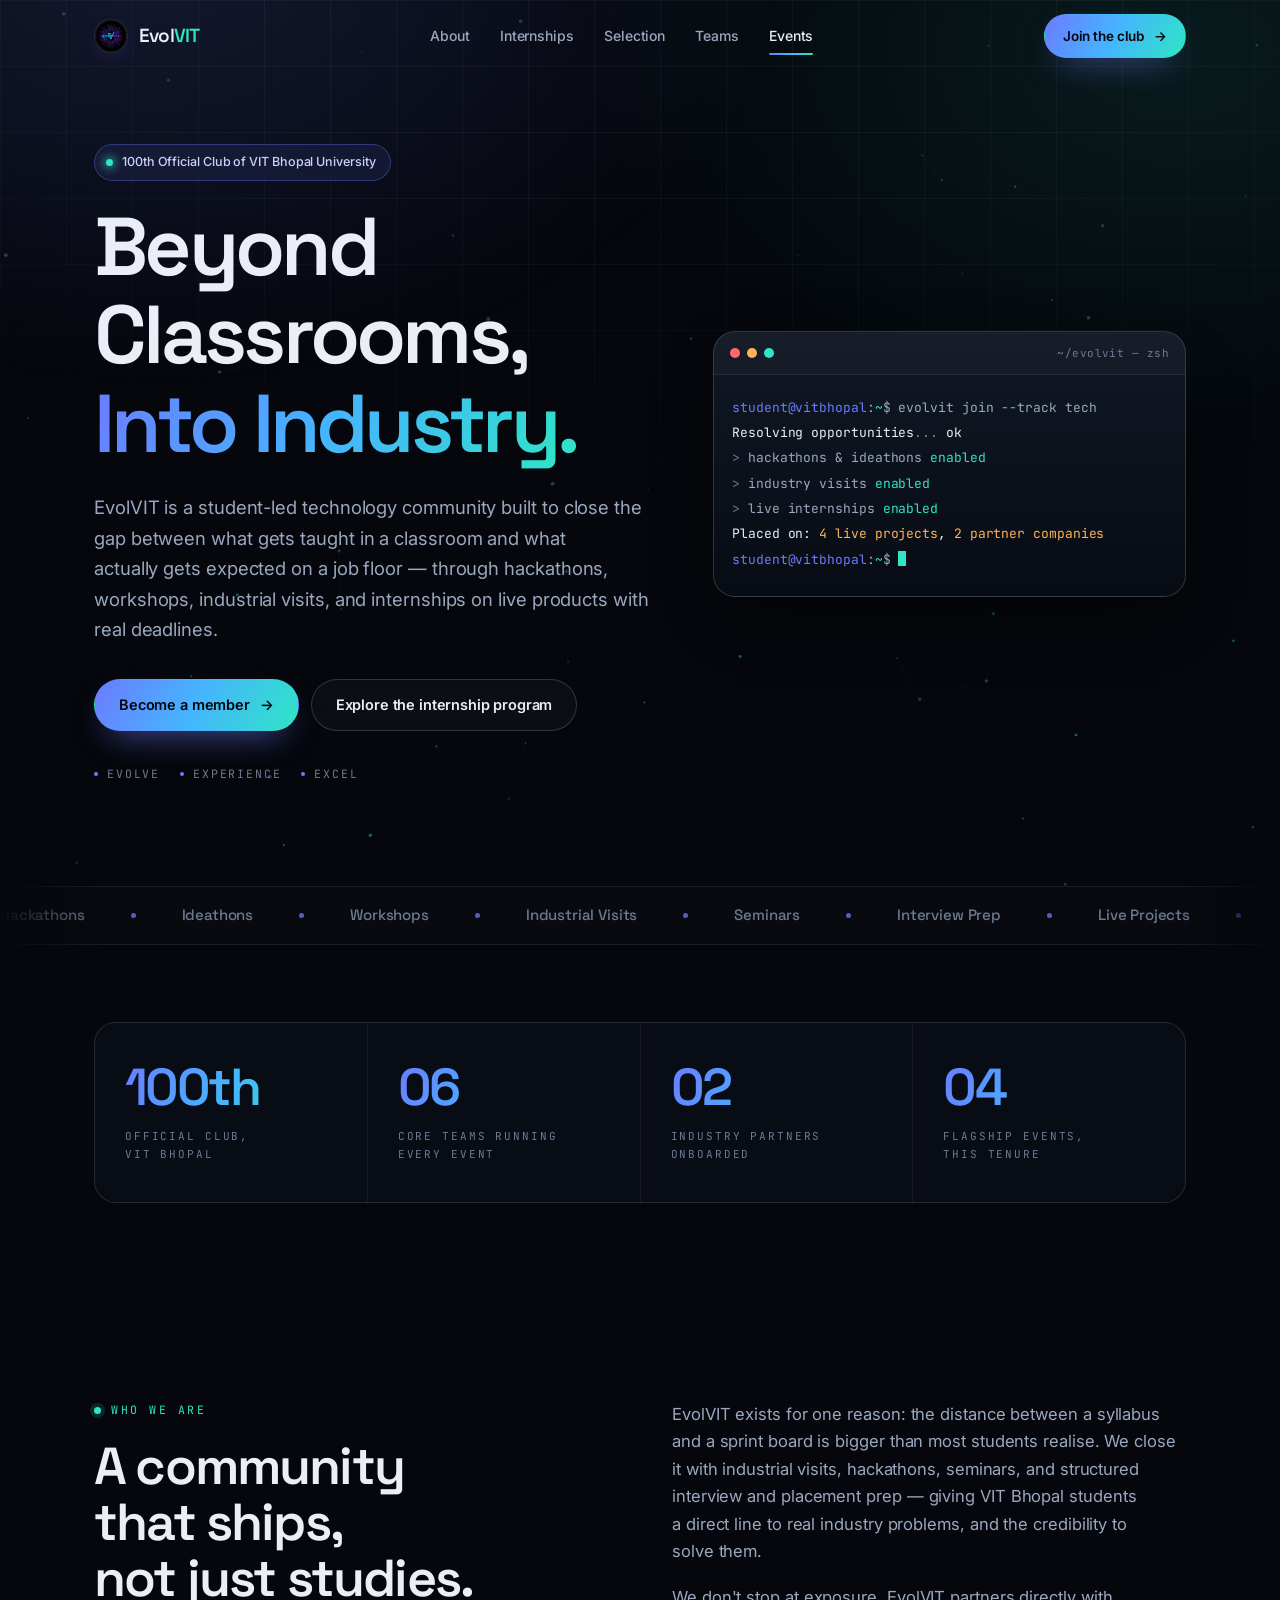
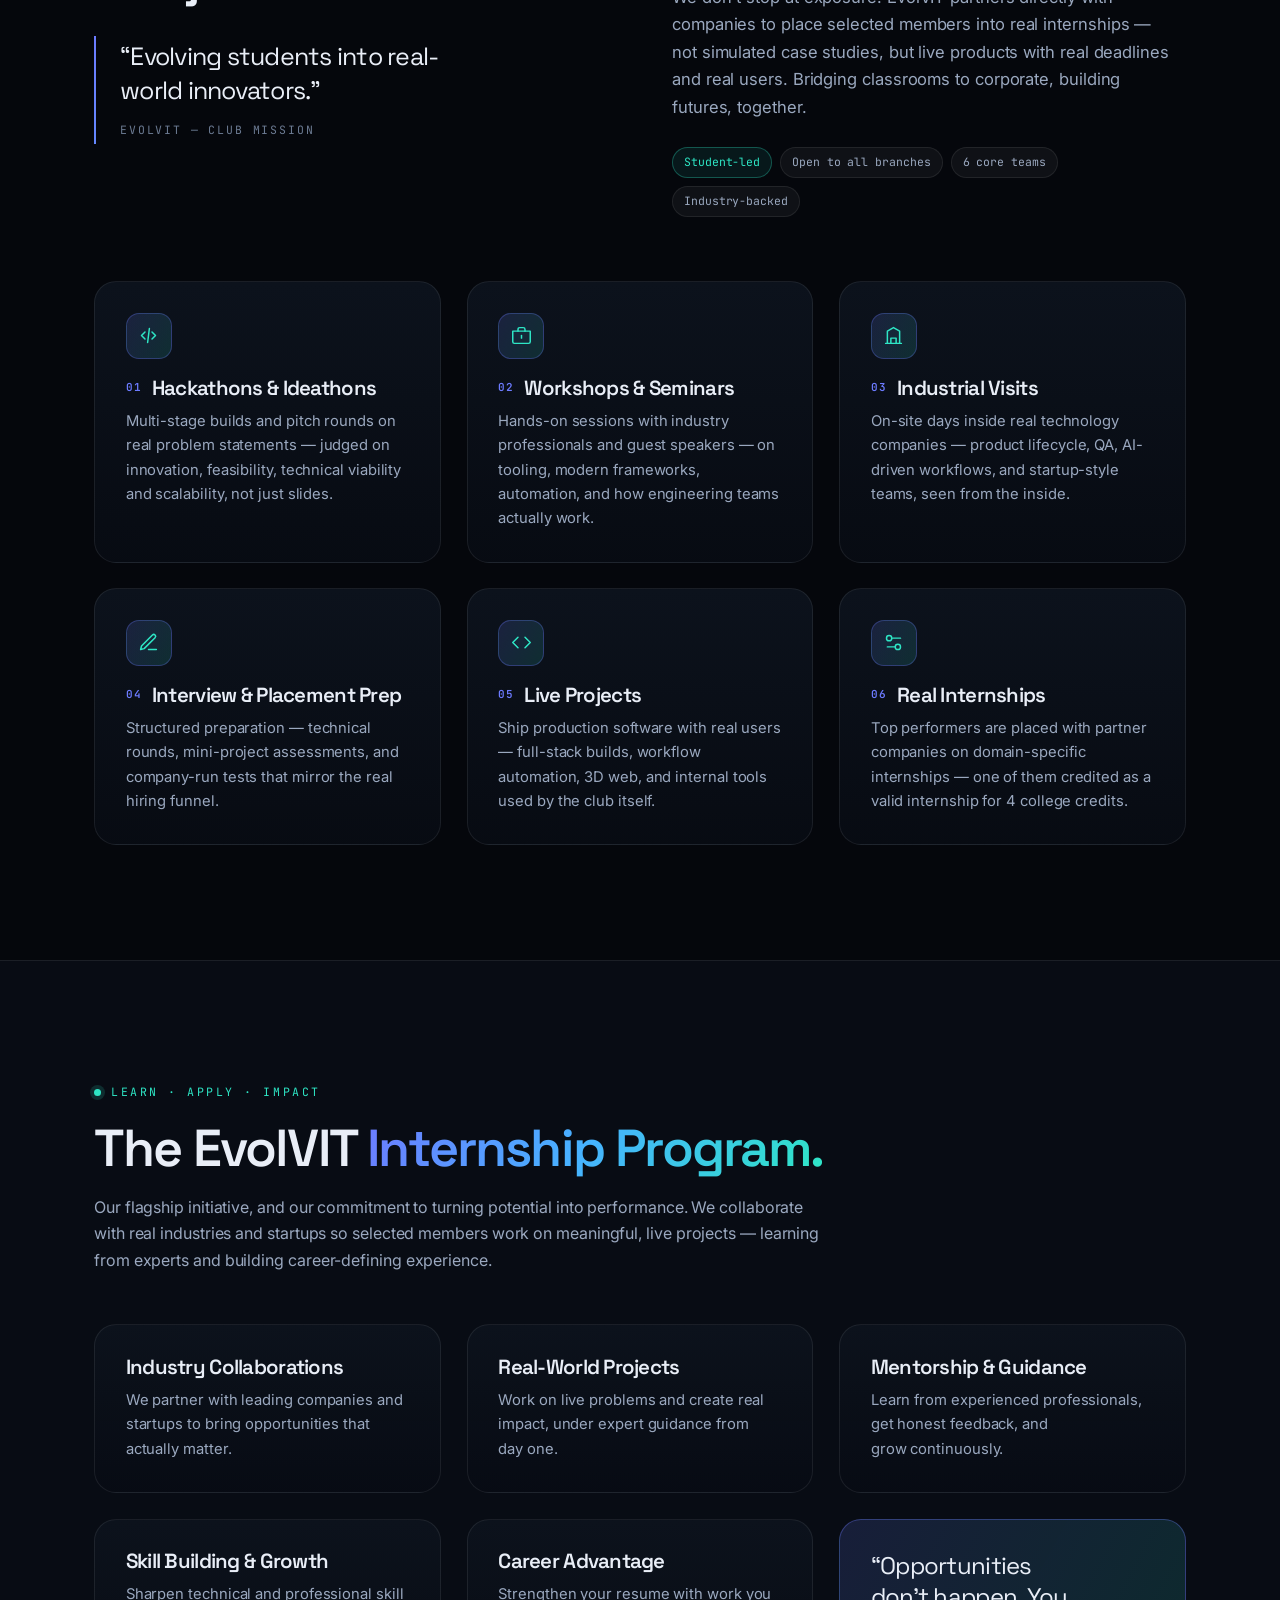
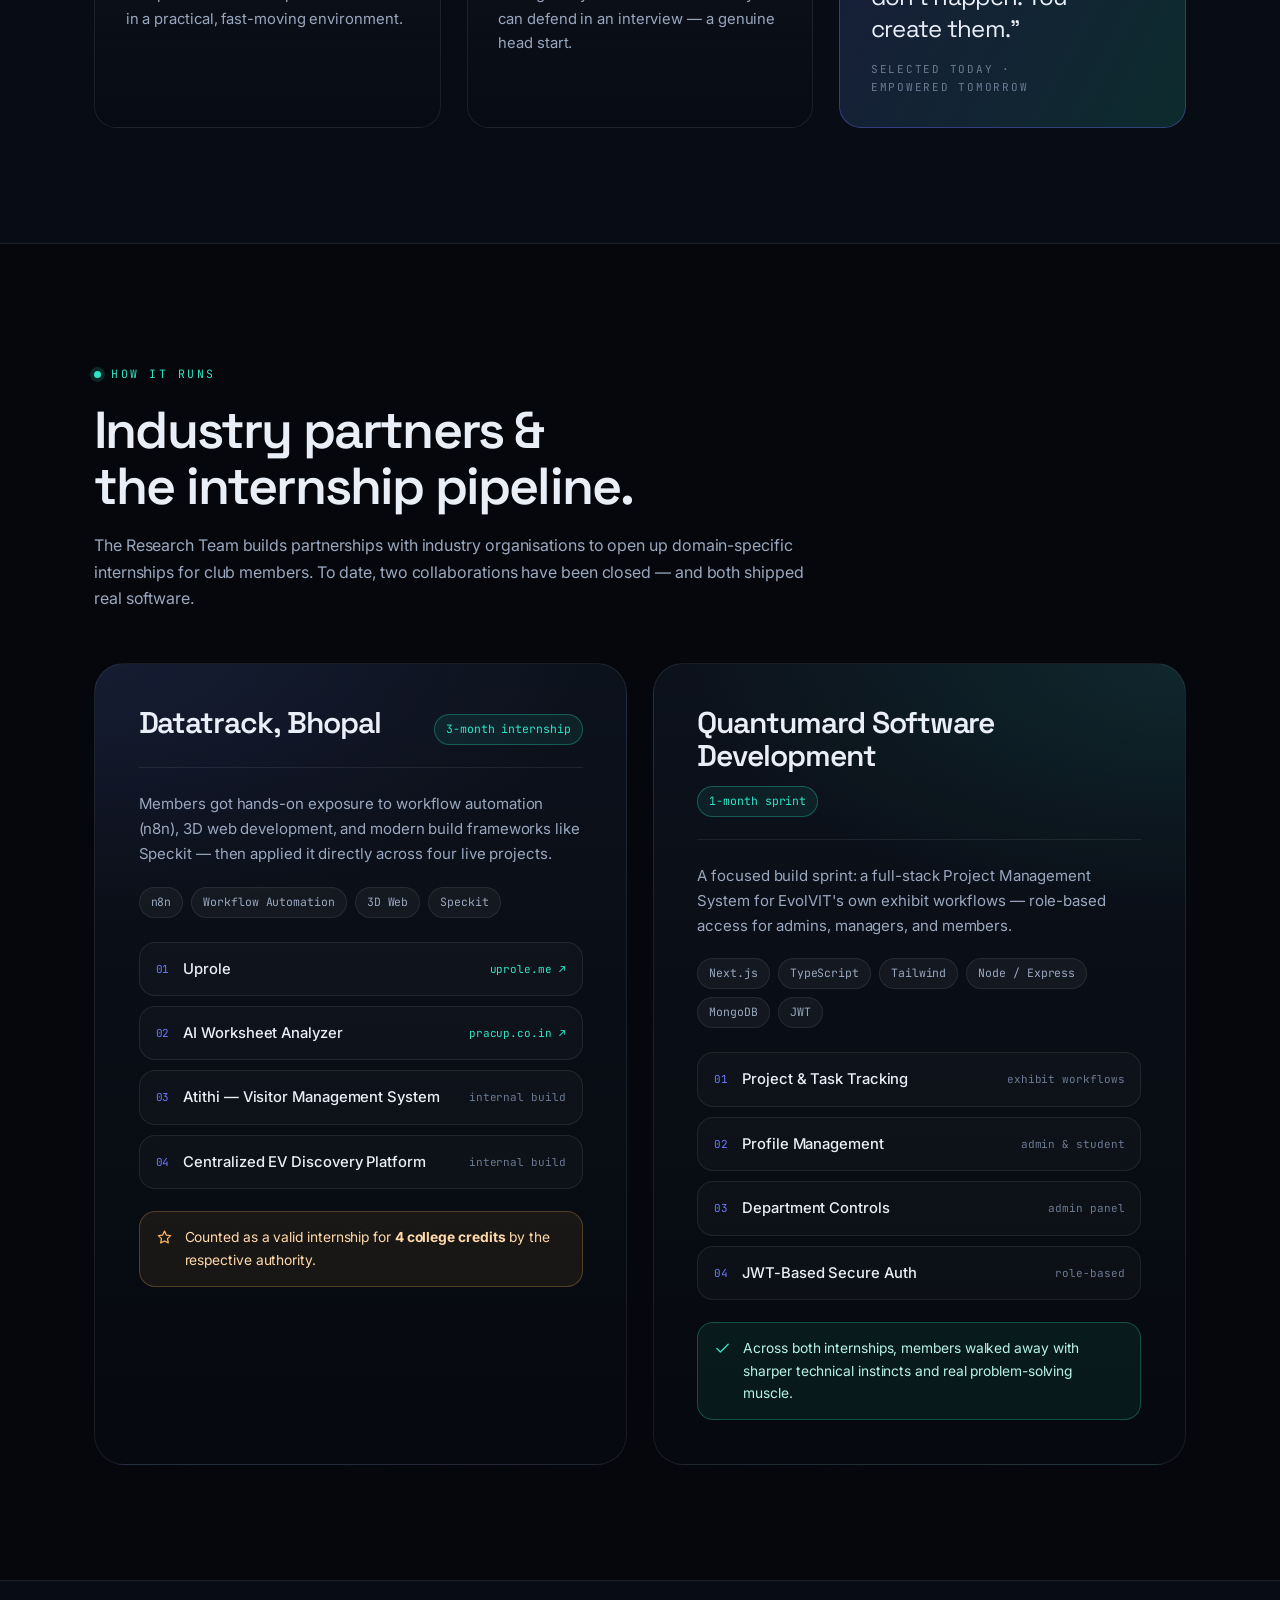
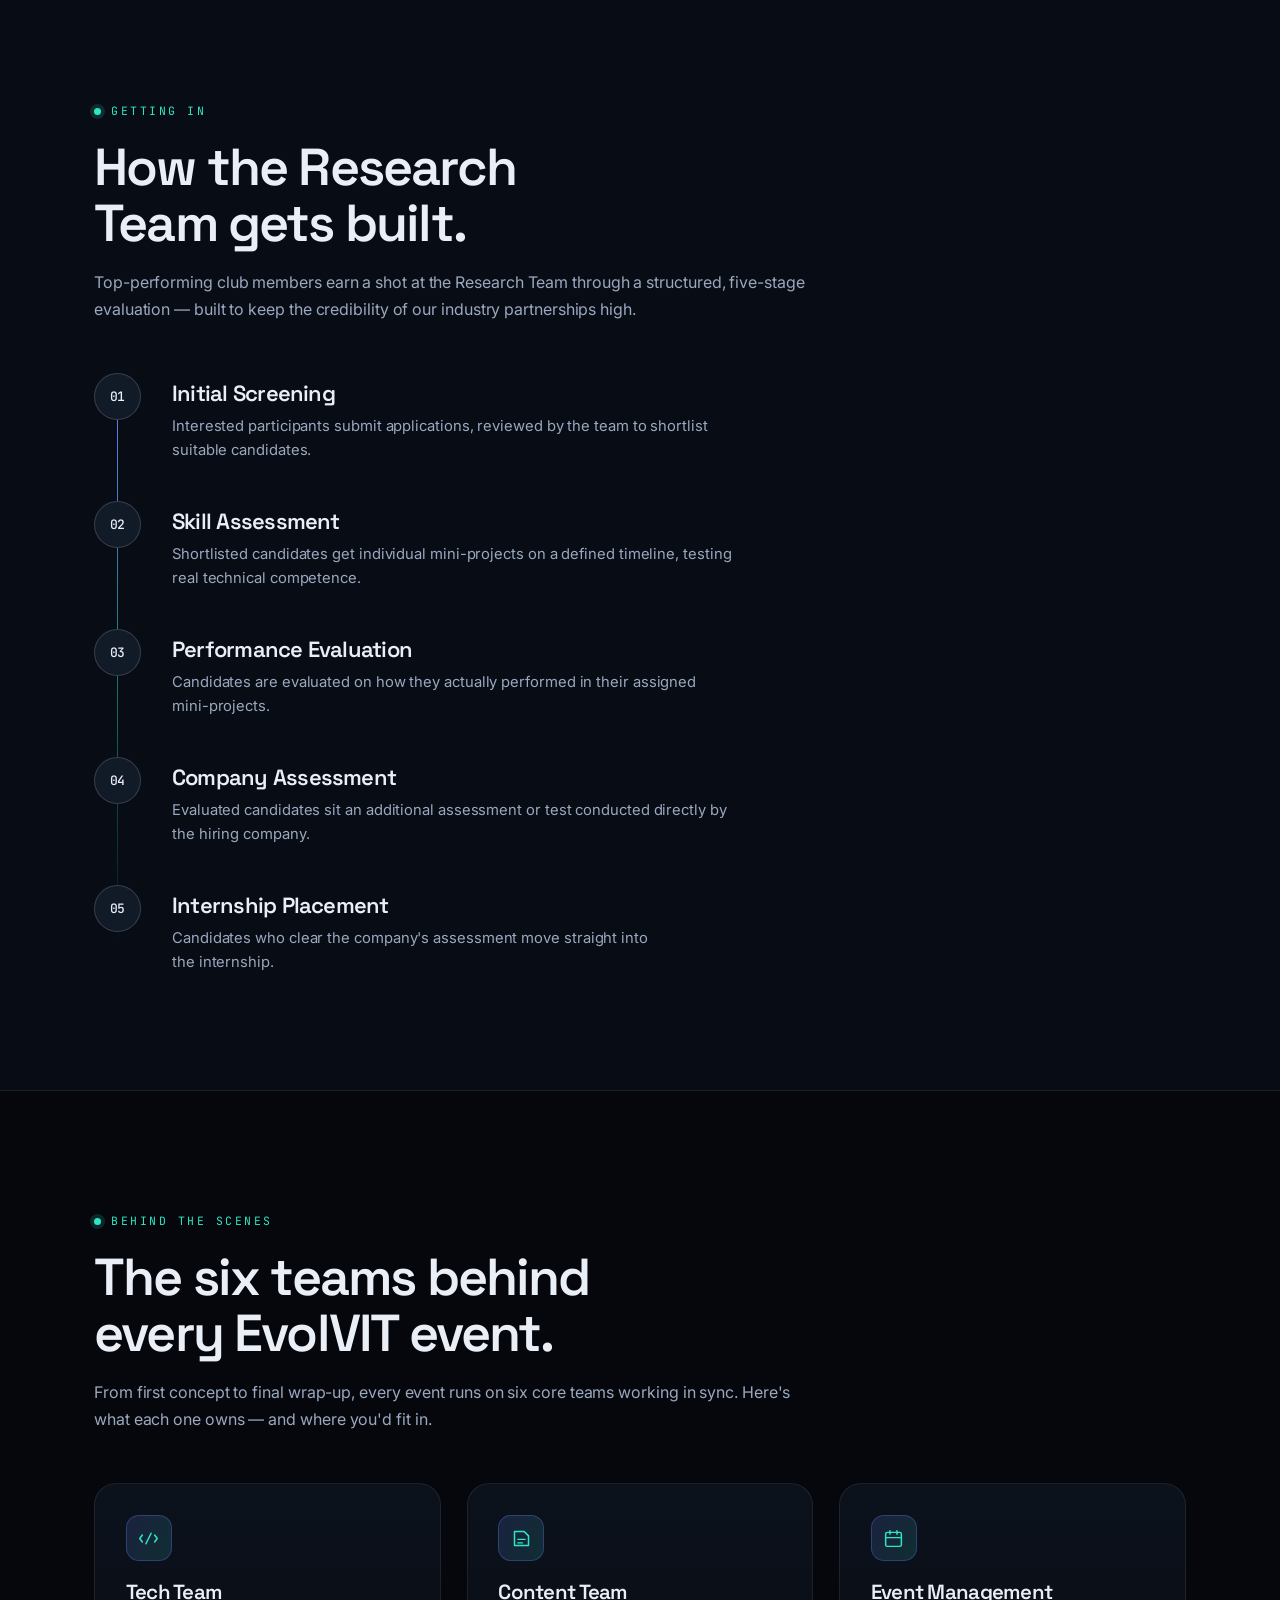
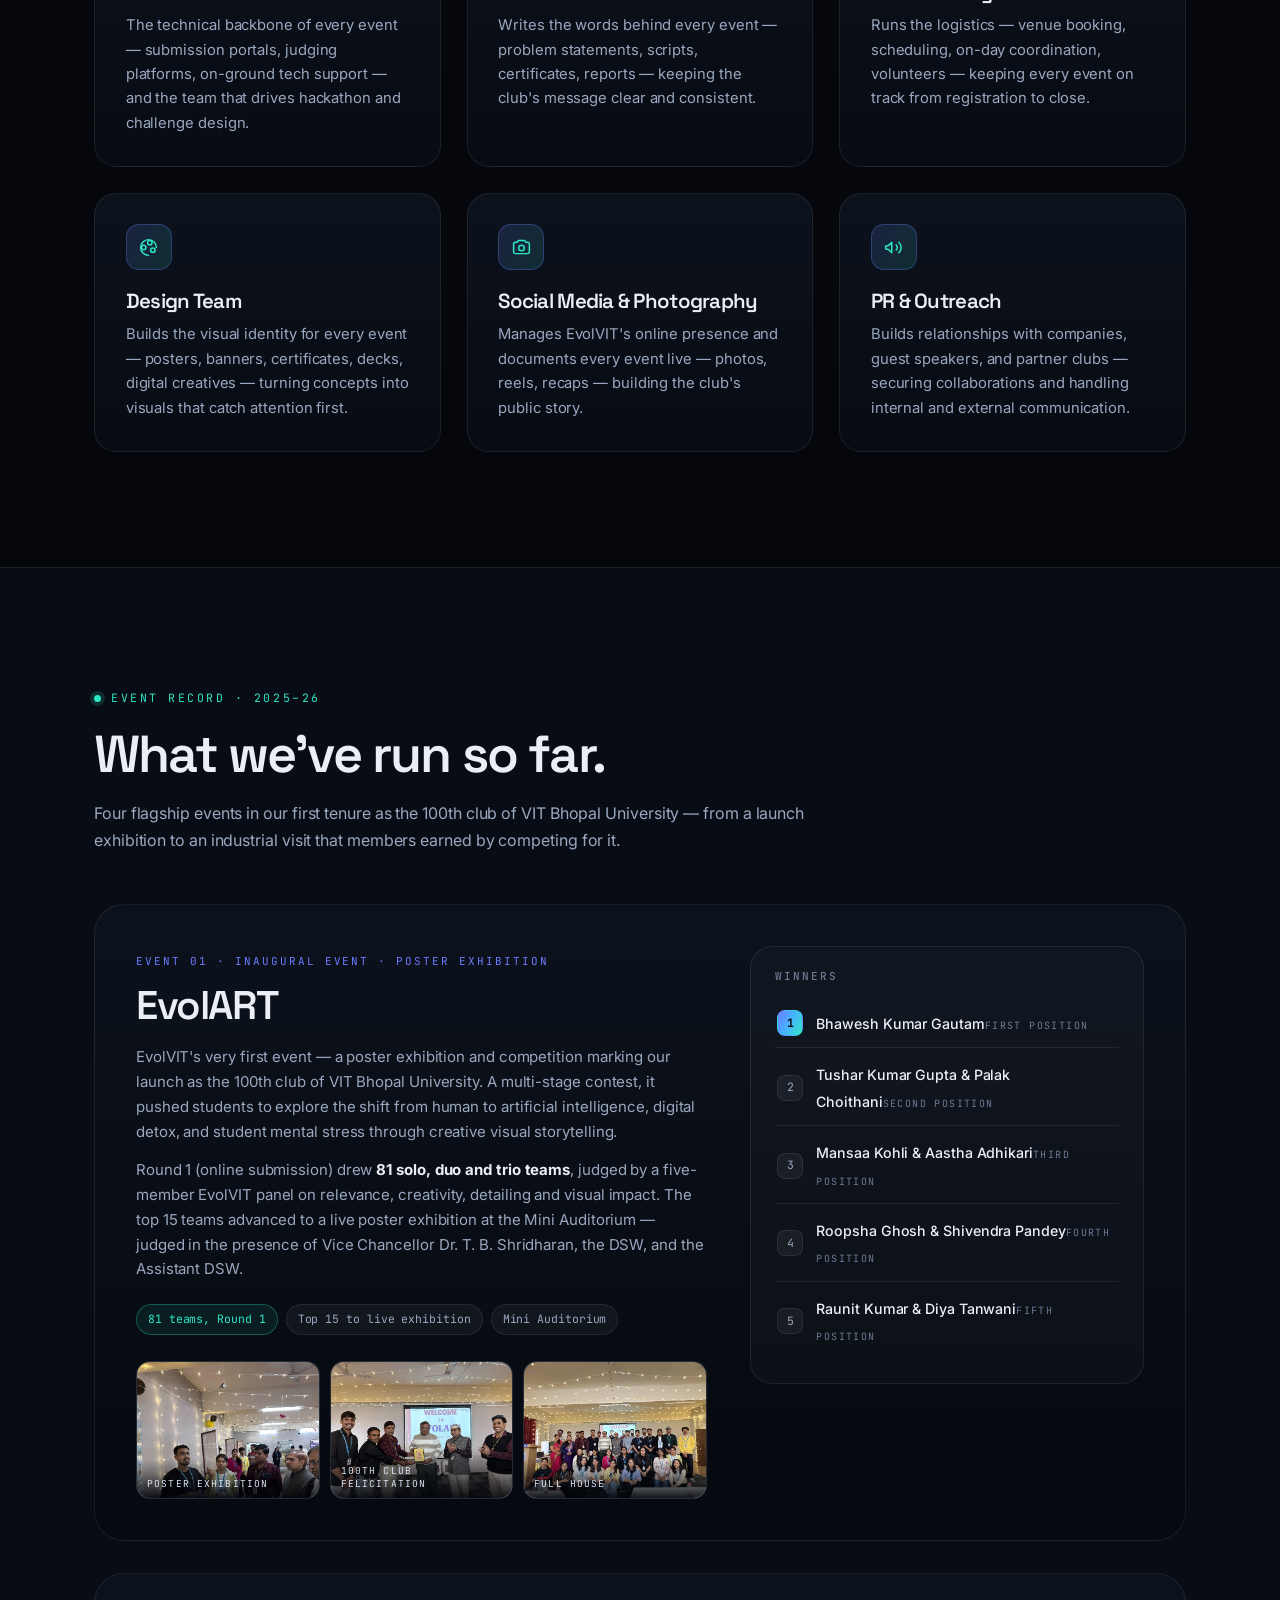
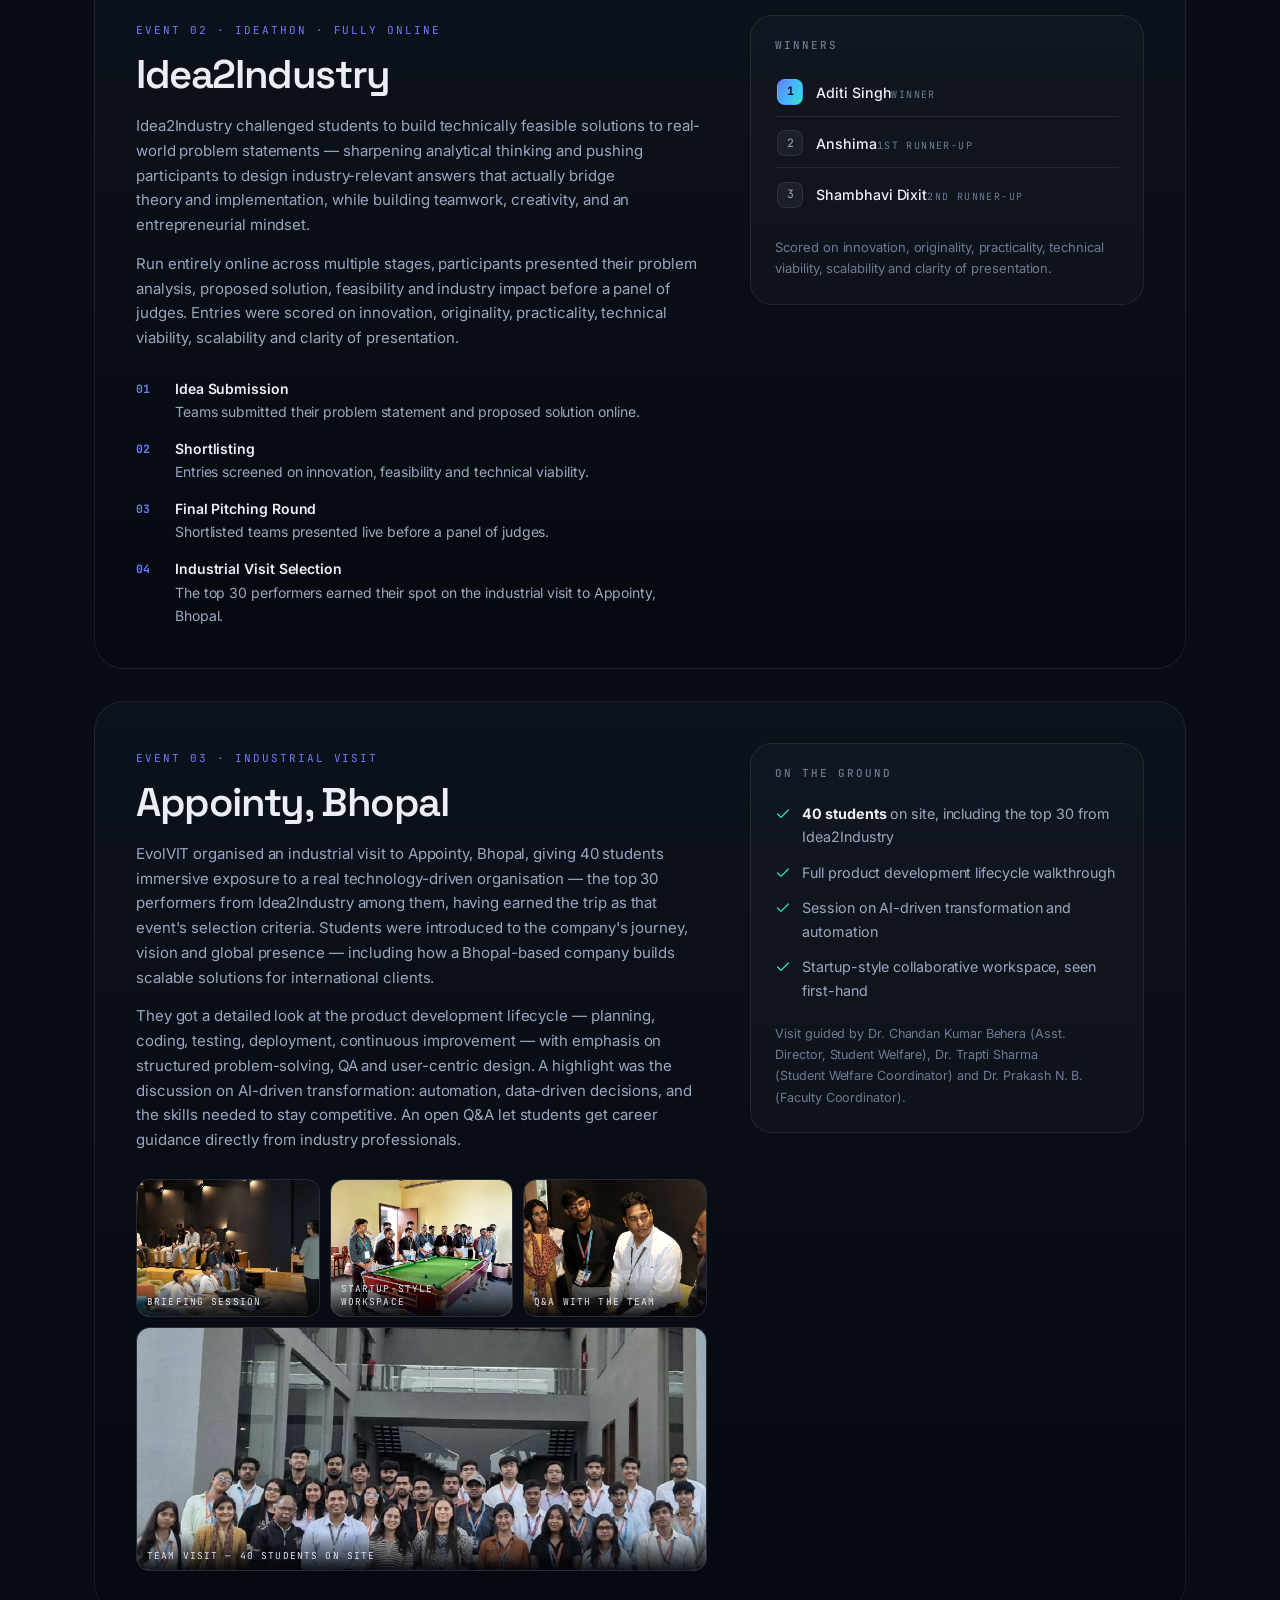
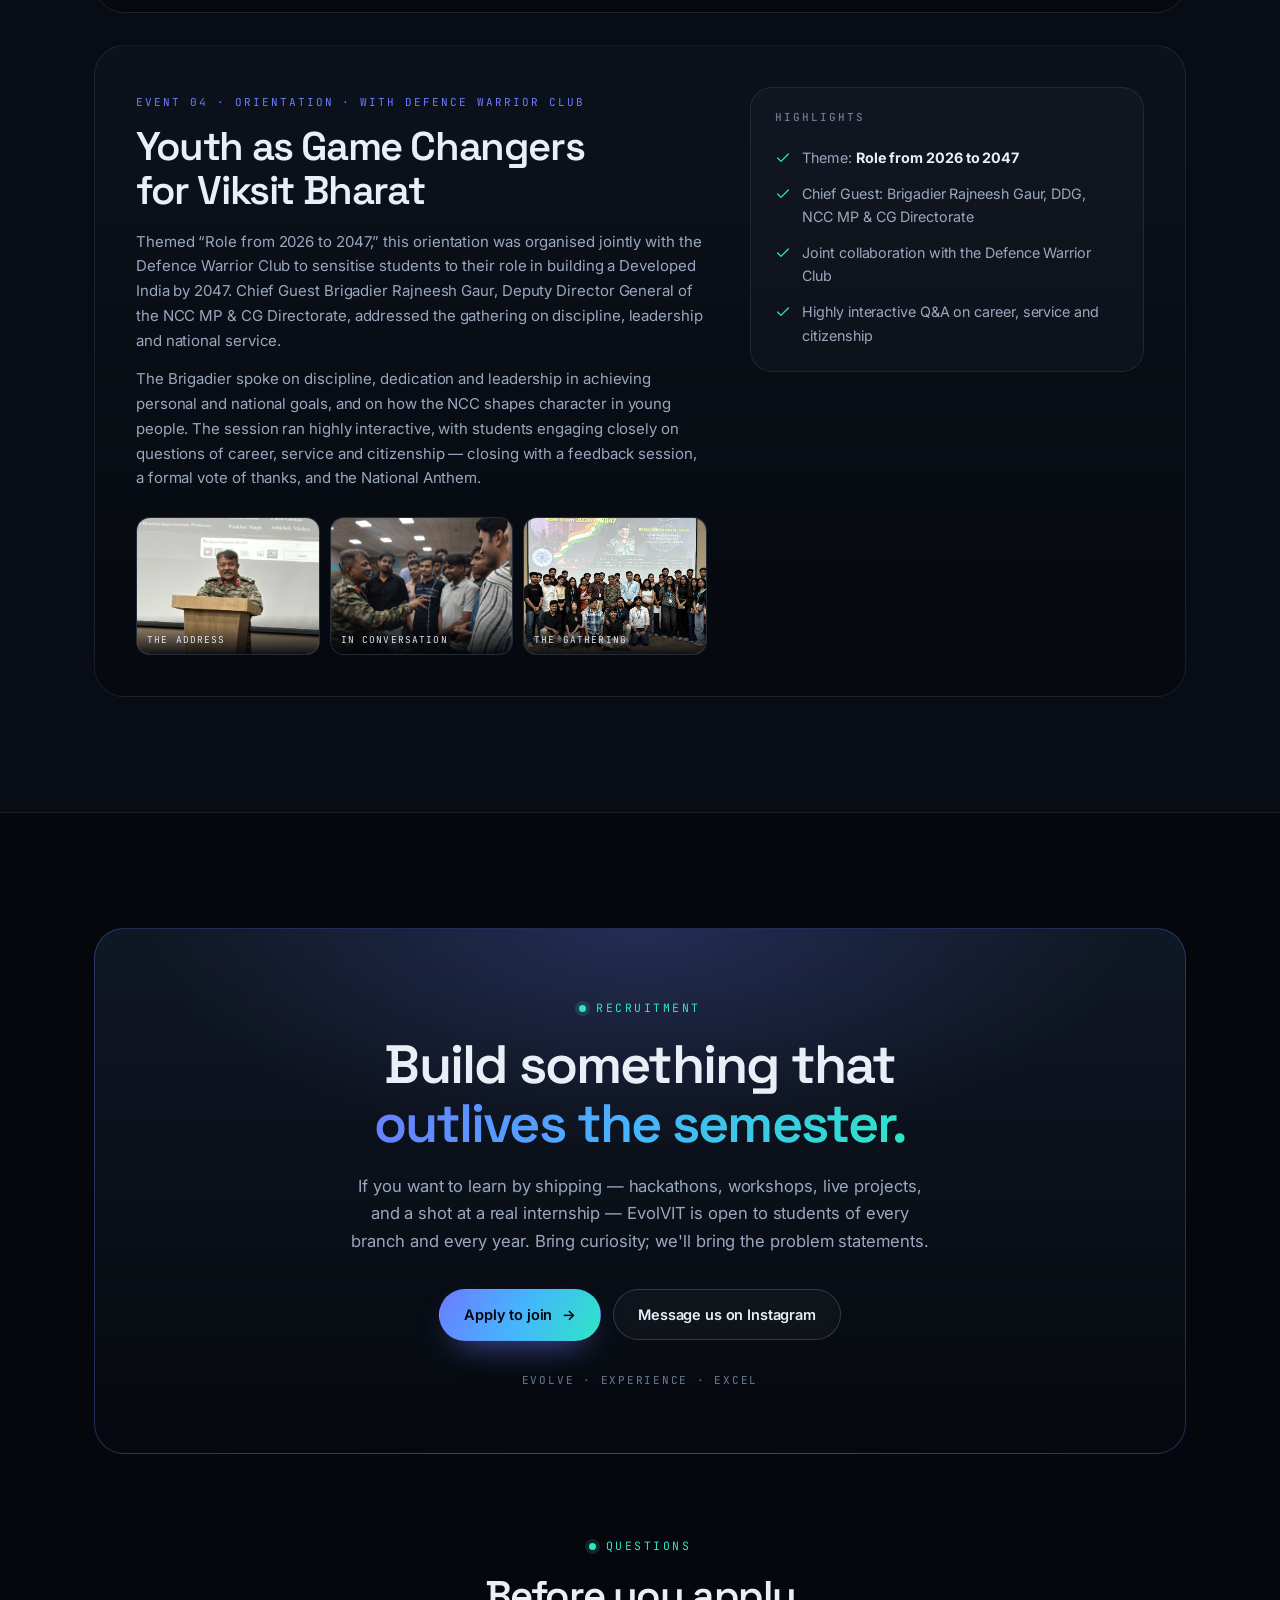
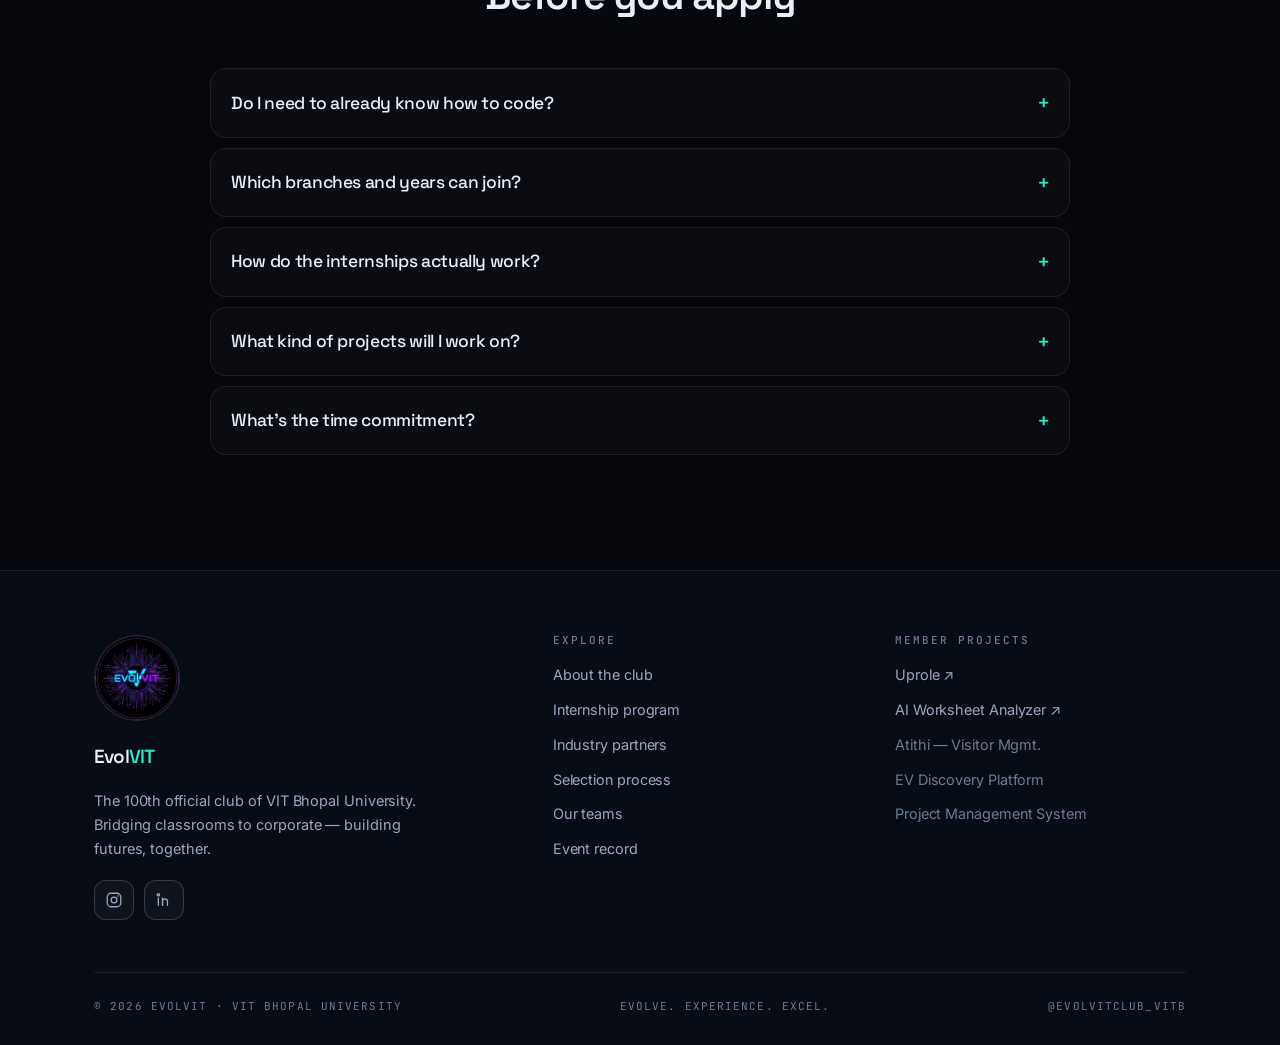
==== index.html @ ed869681 "Add EvolVIT club website Single-page static site for EvolVIT, the 100th official club of VIT Bhopal " ====
<!DOCTYPE html>
<html lang="en">
<head>
<meta charset="utf-8" />
<meta name="viewport" content="width=device-width, initial-scale=1" />
<title>EvolVIT — Beyond Classrooms, Into Industry | VIT Bhopal University</title>
<meta name="description" content="EvolVIT is the 100th official club of VIT Bhopal University — a student-led technology community running hackathons, ideathons, workshops, industrial visits and a real industry internship program. Evolve. Experience. Excel." />
<meta name="theme-color" content="#05070c" />
<meta name="color-scheme" content="dark" />

<!-- Open Graph / social -->
<meta property="og:type" content="website" />
<meta property="og:title" content="EvolVIT — Beyond Classrooms, Into Industry" />
<meta property="og:description" content="The 100th official club of VIT Bhopal University. Hackathons, ideathons, workshops, industrial visits, and internships on live industry projects." />
<meta property="og:site_name" content="EvolVIT" />
<meta property="og:image" content="assets/img/og-cover.jpg" />
<meta name="twitter:card" content="summary_large_image" />
<meta name="twitter:image" content="assets/img/og-cover.jpg" />

<link rel="icon" href="assets/img/favicon-64.png" sizes="64x64" />
<link rel="apple-touch-icon" href="assets/img/apple-touch-icon.png" />

<link rel="preconnect" href="https://fonts.googleapis.com" />
<link rel="preconnect" href="https://fonts.gstatic.com" crossorigin />
<link href="https://fonts.googleapis.com/css2?family=Space+Grotesk:wght@400;500;600;700&family=Inter:wght@400;500;600&family=JetBrains+Mono:wght@400;500&display=swap" rel="stylesheet" />
<link rel="stylesheet" href="assets/css/styles.css" />
</head>
<body>
<a class="skip" href="#main">Skip to content</a>

<!-- ============ HEADER ============ -->
<header class="header" id="header">
  <div class="wrap header__inner">
    <a class="logo" href="#top" aria-label="EvolVIT home">
      <span class="logo__mark logo__mark--img" aria-hidden="true">
        <img src="assets/img/evolvit-logo.png" alt="" width="34" height="34" />
      </span>
      <span class="logo__text">Evol<span>VIT</span></span>
    </a>

    <nav class="nav" id="nav" aria-label="Primary">
      <a href="#about">About</a>
      <a href="#internship">Internships</a>
      <a href="#process">Selection</a>
      <a href="#teams">Teams</a>
      <a href="#events">Events</a>
    </nav>

    <div class="header__cta">
      <a class="btn btn--primary btn--sm" href="#join">Join the club <span class="arrow" aria-hidden="true">&rarr;</span></a>
      <button class="burger" id="burger" aria-label="Open menu" aria-expanded="false" aria-controls="mobileNav">
        <span></span><span></span><span></span>
      </button>
    </div>
  </div>
</header>

<div class="mobile-nav" id="mobileNav">
  <a href="#about">About</a>
  <a href="#internship">Internships</a>
  <a href="#process">Selection Process</a>
  <a href="#teams">Our Teams</a>
  <a href="#events">Events</a>
  <a class="btn btn--primary" href="#join">Join the club</a>
</div>

<main id="main">

  <!-- ============ HERO ============ -->
  <section class="hero" id="top">
    <div class="hero__grid" aria-hidden="true"></div>
    <canvas id="net" aria-hidden="true"></canvas>

    <div class="wrap hero__inner">
      <div>
        <span class="badge"><span class="dot" aria-hidden="true"></span> 100th Official Club of VIT Bhopal University</span>

        <h1>Beyond Classrooms,<br /><span class="grad-text">Into Industry.</span></h1>

        <p class="hero__sub">
          EvolVIT is a student-led technology community built to close the gap between what gets
          taught in a classroom and what actually gets expected on a job floor — through hackathons,
          workshops, industrial visits, and internships on live products with real deadlines.
        </p>

        <div class="hero__actions">
          <a class="btn btn--primary" href="#join">Become a member <span class="arrow" aria-hidden="true">&rarr;</span></a>
          <a class="btn btn--ghost" href="#internship">Explore the internship program</a>
        </div>

        <div class="hero__meta">
          <span>Evolve</span><span>Experience</span><span>Excel</span>
        </div>
      </div>

      <!-- Terminal card -->
      <div class="term reveal" aria-hidden="true">
        <div class="term__bar">
          <i></i><i></i><i></i>
          <em>~/evolvit — zsh</em>
        </div>
        <div class="term__body">
          <p class="term__line"><span class="p">student@vitbhopal</span>:<span class="k">~</span>$ evolvit join --track tech</p>
          <p class="term__line term__out">Resolving opportunities<span class="c">...</span> ok</p>
          <p class="term__line"><span class="c">&gt;</span> hackathons &amp; ideathons <span class="k">enabled</span></p>
          <p class="term__line"><span class="c">&gt;</span> industry visits <span class="k">enabled</span></p>
          <p class="term__line"><span class="c">&gt;</span> live internships <span class="k">enabled</span></p>
          <p class="term__line term__out">Placed on: <span class="s">4 live projects</span>, <span class="s">2 partner companies</span></p>
          <p class="term__line"><span class="p">student@vitbhopal</span>:<span class="k">~</span>$ <span class="caret"></span></p>
        </div>
      </div>
    </div>
  </section>

  <!-- ============ MARQUEE ============ -->
  <div class="marquee" aria-hidden="true">
    <div class="marquee__track" id="marquee">
      <b>Hackathons</b><b>Ideathons</b><b>Workshops</b><b>Industrial Visits</b><b>Seminars</b>
      <b>Interview Prep</b><b>Live Projects</b><b>Internships</b><b>Placement Readiness</b><b>Open Source</b>
    </div>
  </div>

  <!-- ============ STATS ============ -->
  <section class="section section--tight">
    <div class="wrap">
      <div class="stats reveal">
        <div class="stat">
          <div class="stat__num" data-count="100" data-suffix="th">0</div>
          <div class="stat__label">Official club,<br />VIT Bhopal</div>
        </div>
        <div class="stat">
          <div class="stat__num" data-count="6" data-pad="2">0</div>
          <div class="stat__label">Core teams running<br />every event</div>
        </div>
        <div class="stat">
          <div class="stat__num" data-count="2" data-pad="2">0</div>
          <div class="stat__label">Industry partners<br />onboarded</div>
        </div>
        <div class="stat">
          <div class="stat__num" data-count="4" data-pad="2">0</div>
          <div class="stat__label">Flagship events,<br />this tenure</div>
        </div>
      </div>
    </div>
  </section>

  <!-- ============ ABOUT ============ -->
  <section class="section" id="about">
    <div class="wrap">
      <div class="about__top">
        <div class="reveal">
          <span class="eyebrow">Who we are</span>
          <h2 style="font-size: clamp(30px, 4.4vw, 52px);">A community that ships,<br />not just studies.</h2>
          <div class="quote">
            <p>&ldquo;Evolving students into real-world innovators.&rdquo;</p>
            <cite>EvolVIT &mdash; Club Mission</cite>
          </div>
        </div>

        <div class="reveal" style="--d: 120ms; padding-top: 6px;">
          <p class="lead">
            EvolVIT exists for one reason: the distance between a syllabus and a sprint board is
            bigger than most students realise. We close it with industrial visits, hackathons,
            seminars, and structured interview and placement prep — giving VIT Bhopal students a
            direct line to real industry problems, and the credibility to solve them.
          </p>
          <p class="lead">
            We don't stop at exposure. EvolVIT partners directly with companies to place selected
            members into real internships — not simulated case studies, but live products with real
            deadlines and real users. Bridging classrooms to corporate, building futures, together.
          </p>
          <div class="chips" style="margin-top: 26px;">
            <span class="chip chip--accent">Student-led</span>
            <span class="chip">Open to all branches</span>
            <span class="chip">6 core teams</span>
            <span class="chip">Industry-backed</span>
          </div>
        </div>
      </div>

      <!-- What you get -->
      <div class="grid g-3" style="margin-top: clamp(44px, 5vw, 76px);">
        <article class="card offer reveal">
          <div class="icon-tile" aria-hidden="true">
            <svg viewBox="0 0 24 24" fill="none" stroke="currentColor" stroke-width="1.7" stroke-linecap="round" stroke-linejoin="round"><path d="m8 16-4-4 4-4"/><path d="m16 8 4 4-4 4"/><path d="m13 4-2 16"/></svg>
          </div>
          <h3><span class="offer__no">01</span> Hackathons &amp; Ideathons</h3>
          <p>Multi-stage builds and pitch rounds on real problem statements — judged on innovation, feasibility, technical viability and scalability, not just slides.</p>
        </article>

        <article class="card offer reveal" style="--d: 80ms;">
          <div class="icon-tile" aria-hidden="true">
            <svg viewBox="0 0 24 24" fill="none" stroke="currentColor" stroke-width="1.7" stroke-linecap="round" stroke-linejoin="round"><path d="M2 7h20v12a2 2 0 0 1-2 2H4a2 2 0 0 1-2-2z"/><path d="M8 7V5a2 2 0 0 1 2-2h4a2 2 0 0 1 2 2v2"/><path d="M12 12v3"/></svg>
          </div>
          <h3><span class="offer__no">02</span> Workshops &amp; Seminars</h3>
          <p>Hands-on sessions with industry professionals and guest speakers — on tooling, modern frameworks, automation, and how engineering teams actually work.</p>
        </article>

        <article class="card offer reveal" style="--d: 160ms;">
          <div class="icon-tile" aria-hidden="true">
            <svg viewBox="0 0 24 24" fill="none" stroke="currentColor" stroke-width="1.7" stroke-linecap="round" stroke-linejoin="round"><path d="M3 21h18"/><path d="M5 21V7l7-4 7 4v14"/><path d="M9 21v-6h6v6"/></svg>
          </div>
          <h3><span class="offer__no">03</span> Industrial Visits</h3>
          <p>On-site days inside real technology companies — product lifecycle, QA, AI-driven workflows, and startup-style teams, seen from the inside.</p>
        </article>

        <article class="card offer reveal" style="--d: 40ms;">
          <div class="icon-tile" aria-hidden="true">
            <svg viewBox="0 0 24 24" fill="none" stroke="currentColor" stroke-width="1.7" stroke-linecap="round" stroke-linejoin="round"><path d="M12 20h9"/><path d="M16.5 3.5a2.1 2.1 0 0 1 3 3L7 19l-4 1 1-4z"/></svg>
          </div>
          <h3><span class="offer__no">04</span> Interview &amp; Placement Prep</h3>
          <p>Structured preparation — technical rounds, mini-project assessments, and company-run tests that mirror the real hiring funnel.</p>
        </article>

        <article class="card offer reveal" style="--d: 120ms;">
          <div class="icon-tile" aria-hidden="true">
            <svg viewBox="0 0 24 24" fill="none" stroke="currentColor" stroke-width="1.7" stroke-linecap="round" stroke-linejoin="round"><path d="M16 18 22 12 16 6"/><path d="M8 6 2 12l6 6"/></svg>
          </div>
          <h3><span class="offer__no">05</span> Live Projects</h3>
          <p>Ship production software with real users — full-stack builds, workflow automation, 3D web, and internal tools used by the club itself.</p>
        </article>

        <article class="card offer reveal" style="--d: 200ms;">
          <div class="icon-tile" aria-hidden="true">
            <svg viewBox="0 0 24 24" fill="none" stroke="currentColor" stroke-width="1.7" stroke-linecap="round" stroke-linejoin="round"><path d="M20 7h-9"/><path d="M14 17H5"/><circle cx="17" cy="17" r="3"/><circle cx="7" cy="7" r="3"/></svg>
          </div>
          <h3><span class="offer__no">06</span> Real Internships</h3>
          <p>Top performers are placed with partner companies on domain-specific internships — one of them credited as a valid internship for 4 college credits.</p>
        </article>
      </div>
    </div>
  </section>

  <!-- ============ INTERNSHIP PROGRAM ============ -->
  <section class="section" id="internship" style="background: var(--bg-soft); border-block: 1px solid var(--line);">
    <div class="wrap">
      <div class="section-head reveal">
        <span class="eyebrow">Learn &middot; Apply &middot; Impact</span>
        <h2>The EvolVIT <span class="grad-text">Internship Program.</span></h2>
        <p>
          Our flagship initiative, and our commitment to turning potential into performance. We
          collaborate with real industries and startups so selected members work on meaningful, live
          projects — learning from experts and building career-defining experience.
        </p>
      </div>

      <div class="grid g-3">
        <article class="card reveal">
          <h3>Industry Collaborations</h3>
          <p>We partner with leading companies and startups to bring opportunities that actually matter.</p>
        </article>
        <article class="card reveal" style="--d: 70ms;">
          <h3>Real-World Projects</h3>
          <p>Work on live problems and create real impact, under expert guidance from day one.</p>
        </article>
        <article class="card reveal" style="--d: 140ms;">
          <h3>Mentorship &amp; Guidance</h3>
          <p>Learn from experienced professionals, get honest feedback, and grow continuously.</p>
        </article>
        <article class="card reveal" style="--d: 40ms;">
          <h3>Skill Building &amp; Growth</h3>
          <p>Sharpen technical and professional skill in a practical, fast-moving environment.</p>
        </article>
        <article class="card reveal" style="--d: 110ms;">
          <h3>Career Advantage</h3>
          <p>Strengthen your resume with work you can defend in an interview — a genuine head start.</p>
        </article>
        <article class="card reveal" style="--d: 180ms; display: grid; place-content: center; background: var(--grad-soft); border-color: rgba(108,123,255,.34);">
          <p style="font-family: var(--font-display); font-size: clamp(19px, 2vw, 24px); line-height: 1.3; letter-spacing: -0.03em; color: var(--text);">
            &ldquo;Opportunities don't happen. You create them.&rdquo;
          </p>
          <p style="font-family: var(--font-mono); font-size: 11px; letter-spacing: .16em; text-transform: uppercase; color: var(--dim); margin-top: 16px;">
            Selected today &middot; Empowered tomorrow
          </p>
        </article>
      </div>
    </div>
  </section>

  <!-- ============ PARTNERS ============ -->
  <section class="section" id="partners">
    <div class="wrap">
      <div class="section-head reveal">
        <span class="eyebrow">How it runs</span>
        <h2>Industry partners &amp; the internship pipeline.</h2>
        <p>
          The Research Team builds partnerships with industry organisations to open up
          domain-specific internships for club members. To date, two collaborations have been closed
          — and both shipped real software.
        </p>
      </div>

      <div class="grid g-2">
        <!-- Datatrack -->
        <article class="panel reveal">
          <div class="panel__head">
            <h3>Datatrack, Bhopal</h3>
            <span class="chip chip--accent">3-month internship</span>
          </div>
          <p style="color: var(--muted); font-size: 15px;">
            Members got hands-on exposure to workflow automation (n8n), 3D web development, and
            modern build frameworks like Speckit — then applied it directly across four live projects.
          </p>
          <div class="chips" style="margin-top: 20px;">
            <span class="chip">n8n</span><span class="chip">Workflow Automation</span>
            <span class="chip">3D Web</span><span class="chip">Speckit</span>
          </div>
          <div class="proj-list" style="margin-top: 24px;">
            <div class="proj"><span class="proj__no">01</span><span class="proj__name">Uprole</span><a class="proj__tag" href="https://uprole.me" target="_blank" rel="noopener noreferrer">uprole.me &#8599;</a></div>
            <div class="proj"><span class="proj__no">02</span><span class="proj__name">AI Worksheet Analyzer</span><a class="proj__tag" href="https://pracup.co.in" target="_blank" rel="noopener noreferrer">pracup.co.in &#8599;</a></div>
            <div class="proj"><span class="proj__no">03</span><span class="proj__name">Atithi &mdash; Visitor Management System</span><span class="proj__tag">internal build</span></div>
            <div class="proj"><span class="proj__no">04</span><span class="proj__name">Centralized EV Discovery Platform</span><span class="proj__tag">internal build</span></div>
          </div>
          <div class="note">
            <svg viewBox="0 0 24 24" fill="none" stroke="currentColor" stroke-width="1.8" stroke-linecap="round" stroke-linejoin="round"><path d="m12 3 2.6 5.6 6.1.8-4.5 4.2 1.2 6L12 16.9 6.6 19.6l1.2-6L3.3 9.4l6.1-.8z"/></svg>
            <span>Counted as a valid internship for <strong>4 college credits</strong> by the respective authority.</span>
          </div>
        </article>

        <!-- Quantumard -->
        <article class="panel panel--aqua reveal" style="--d: 120ms;">
          <div class="panel__head">
            <h3>Quantumard Software Development</h3>
            <span class="chip chip--accent">1-month sprint</span>
          </div>
          <p style="color: var(--muted); font-size: 15px;">
            A focused build sprint: a full-stack Project Management System for EvolVIT's own exhibit
            workflows — role-based access for admins, managers, and members.
          </p>
          <div class="chips" style="margin-top: 20px;">
            <span class="chip">Next.js</span><span class="chip">TypeScript</span><span class="chip">Tailwind</span>
            <span class="chip">Node / Express</span><span class="chip">MongoDB</span><span class="chip">JWT</span>
          </div>
          <div class="proj-list" style="margin-top: 24px;">
            <div class="proj"><span class="proj__no">01</span><span class="proj__name">Project &amp; Task Tracking</span><span class="proj__tag">exhibit workflows</span></div>
            <div class="proj"><span class="proj__no">02</span><span class="proj__name">Profile Management</span><span class="proj__tag">admin &amp; student</span></div>
            <div class="proj"><span class="proj__no">03</span><span class="proj__name">Department Controls</span><span class="proj__tag">admin panel</span></div>
            <div class="proj"><span class="proj__no">04</span><span class="proj__name">JWT-Based Secure Auth</span><span class="proj__tag">role-based</span></div>
          </div>
          <div class="note" style="background: rgba(46,230,197,.07); border-color: rgba(46,230,197,.26); color: #b6f3e7;">
            <svg viewBox="0 0 24 24" fill="none" stroke="currentColor" stroke-width="1.8" stroke-linecap="round" stroke-linejoin="round" style="color: var(--aqua);"><path d="M20 6 9 17l-5-5"/></svg>
            <span>Across both internships, members walked away with sharper technical instincts and real problem-solving muscle.</span>
          </div>
        </article>
      </div>
    </div>
  </section>

  <!-- ============ SELECTION PROCESS ============ -->
  <section class="section" id="process" style="background: var(--bg-soft); border-block: 1px solid var(--line);">
    <div class="wrap">
      <div class="section-head reveal">
        <span class="eyebrow">Getting in</span>
        <h2>How the Research Team gets built.</h2>
        <p>
          Top-performing club members earn a shot at the Research Team through a structured,
          five-stage evaluation — built to keep the credibility of our industry partnerships high.
        </p>
      </div>

      <div class="steps">
        <div class="step reveal">
          <div class="step__dot">01</div>
          <div>
            <h3>Initial Screening</h3>
            <p>Interested participants submit applications, reviewed by the team to shortlist suitable candidates.</p>
          </div>
        </div>
        <div class="step reveal" style="--d: 70ms;">
          <div class="step__dot">02</div>
          <div>
            <h3>Skill Assessment</h3>
            <p>Shortlisted candidates get individual mini-projects on a defined timeline, testing real technical competence.</p>
          </div>
        </div>
        <div class="step reveal" style="--d: 140ms;">
          <div class="step__dot">03</div>
          <div>
            <h3>Performance Evaluation</h3>
            <p>Candidates are evaluated on how they actually performed in their assigned mini-projects.</p>
          </div>
        </div>
        <div class="step reveal" style="--d: 210ms;">
          <div class="step__dot">04</div>
          <div>
            <h3>Company Assessment</h3>
            <p>Evaluated candidates sit an additional assessment or test conducted directly by the hiring company.</p>
          </div>
        </div>
        <div class="step reveal" style="--d: 280ms;">
          <div class="step__dot">05</div>
          <div>
            <h3>Internship Placement</h3>
            <p>Candidates who clear the company's assessment move straight into the internship.</p>
          </div>
        </div>
      </div>
    </div>
  </section>

  <!-- ============ TEAMS ============ -->
  <section class="section" id="teams">
    <div class="wrap">
      <div class="section-head reveal">
        <span class="eyebrow">Behind the scenes</span>
        <h2>The six teams behind every EvolVIT event.</h2>
        <p>From first concept to final wrap-up, every event runs on six core teams working in sync. Here's what each one owns — and where you'd fit in.</p>
      </div>

      <div class="grid g-3">
        <article class="card team-card reveal">
          <div class="icon-tile" aria-hidden="true">
            <svg viewBox="0 0 24 24" fill="none" stroke="currentColor" stroke-width="1.7" stroke-linecap="round" stroke-linejoin="round"><path d="m9 18 6-12"/><path d="m5 8-3 4 3 4"/><path d="m19 8 3 4-3 4"/></svg>
          </div>
          <h3>Tech Team</h3>
          <p>The technical backbone of every event — submission portals, judging platforms, on-ground tech support — and the team that drives hackathon and challenge design.</p>
        </article>

        <article class="card team-card reveal" style="--d: 70ms;">
          <div class="icon-tile" aria-hidden="true">
            <svg viewBox="0 0 24 24" fill="none" stroke="currentColor" stroke-width="1.7" stroke-linecap="round" stroke-linejoin="round"><path d="M4 4h11l5 5v11a0 0 0 0 1 0 0H4z"/><path d="M8 13h8M8 17h5"/></svg>
          </div>
          <h3>Content Team</h3>
          <p>Writes the words behind every event — problem statements, scripts, certificates, reports — keeping the club's message clear and consistent.</p>
        </article>

        <article class="card team-card reveal" style="--d: 140ms;">
          <div class="icon-tile" aria-hidden="true">
            <svg viewBox="0 0 24 24" fill="none" stroke="currentColor" stroke-width="1.7" stroke-linecap="round" stroke-linejoin="round"><rect x="3" y="5" width="18" height="16" rx="2"/><path d="M8 3v4M16 3v4M3 11h18"/></svg>
          </div>
          <h3>Event Management</h3>
          <p>Runs the logistics — venue booking, scheduling, on-day coordination, volunteers — keeping every event on track from registration to close.</p>
        </article>

        <article class="card team-card reveal" style="--d: 40ms;">
          <div class="icon-tile" aria-hidden="true">
            <svg viewBox="0 0 24 24" fill="none" stroke="currentColor" stroke-width="1.7" stroke-linecap="round" stroke-linejoin="round"><circle cx="13.5" cy="6.5" r="2.5"/><circle cx="6.5" cy="12" r="2.5"/><circle cx="17" cy="15" r="2.5"/><path d="M12 21a9 9 0 1 1 9-9"/></svg>
          </div>
          <h3>Design Team</h3>
          <p>Builds the visual identity for every event — posters, banners, certificates, decks, digital creatives — turning concepts into visuals that catch attention first.</p>
        </article>

        <article class="card team-card reveal" style="--d: 110ms;">
          <div class="icon-tile" aria-hidden="true">
            <svg viewBox="0 0 24 24" fill="none" stroke="currentColor" stroke-width="1.7" stroke-linecap="round" stroke-linejoin="round"><path d="M3 8a2 2 0 0 1 2-2h2l1.5-2h7L17 6h2a2 2 0 0 1 2 2v9a2 2 0 0 1-2 2H5a2 2 0 0 1-2-2z"/><circle cx="12" cy="12.5" r="3.2"/></svg>
          </div>
          <h3>Social Media &amp; Photography</h3>
          <p>Manages EvolVIT's online presence and documents every event live — photos, reels, recaps — building the club's public story.</p>
        </article>

        <article class="card team-card reveal" style="--d: 180ms;">
          <div class="icon-tile" aria-hidden="true">
            <svg viewBox="0 0 24 24" fill="none" stroke="currentColor" stroke-width="1.7" stroke-linecap="round" stroke-linejoin="round"><path d="M3 11v2a1 1 0 0 0 1 1h2l4 4V6L6 10H4a1 1 0 0 0-1 1z"/><path d="M15 9a4 4 0 0 1 0 6"/><path d="M18 6a8 8 0 0 1 0 12"/></svg>
          </div>
          <h3>PR &amp; Outreach</h3>
          <p>Builds relationships with companies, guest speakers, and partner clubs — securing collaborations and handling internal and external communication.</p>
        </article>
      </div>
    </div>
  </section>

  <!-- ============ EVENTS ============ -->
  <section class="section" id="events" style="background: var(--bg-soft); border-block: 1px solid var(--line);">
    <div class="wrap">
      <div class="section-head reveal">
        <span class="eyebrow">Event record &middot; 2025&ndash;26</span>
        <h2>What we've run so far.</h2>
        <p>Four flagship events in our first tenure as the 100th club of VIT Bhopal University — from a launch exhibition to an industrial visit that members earned by competing for it.</p>
      </div>

      <div class="grid" style="gap: clamp(20px, 2.6vw, 32px);">

        <!-- EvolART -->
        <article class="event reveal">
          <div>
            <span class="event__tag">Event 01 &middot; Inaugural Event &middot; Poster Exhibition</span>
            <h3>EvolART</h3>
            <p class="event__body">
              EvolVIT's very first event — a poster exhibition and competition marking our launch as
              the 100th club of VIT Bhopal University. A multi-stage contest, it pushed students to
              explore the shift from human to artificial intelligence, digital detox, and student
              mental stress through creative visual storytelling.
            </p>
            <p class="event__body">
              Round 1 (online submission) drew <strong style="color: var(--text);">81 solo, duo and trio teams</strong>,
              judged by a five-member EvolVIT panel on relevance, creativity, detailing and visual
              impact. The top 15 teams advanced to a live poster exhibition at the Mini Auditorium —
              judged in the presence of Vice Chancellor Dr. T. B. Shridharan, the DSW, and the
              Assistant DSW.
            </p>
            <div class="chips" style="margin-top: 22px;">
              <span class="chip chip--accent">81 teams, Round 1</span>
              <span class="chip">Top 15 to live exhibition</span>
              <span class="chip">Mini Auditorium</span>
            </div>

            <div class="shots">
              <button class="shot" type="button" data-lightbox data-caption="EvolART — live poster exhibition, Mini Auditorium">
                <img src="assets/img/evolart-exhibition.jpg" alt="Students and faculty viewing posters at the EvolART exhibition" loading="lazy" />
                <figcaption>Poster exhibition</figcaption>
              </button>
              <button class="shot" type="button" data-lightbox data-caption="100th club felicitation at the EvolART launch">
                <img src="assets/img/evolart-felicitation.jpg" alt="EvolVIT team being felicitated as the 100th club of VIT Bhopal University" loading="lazy" />
                <figcaption>100th club felicitation</figcaption>
              </button>
              <button class="shot" type="button" data-lightbox data-caption="Full house at the EvolART exhibition">
                <img src="assets/img/evolart-audience.jpg" alt="Students gathered at the EvolART poster exhibition" loading="lazy" />
                <figcaption>Full house</figcaption>
              </button>
            </div>
          </div>

          <aside class="event__aside">
            <h4>Winners</h4>
            <div class="winners">
              <div class="winner"><span class="winner__pos">1</span><span><span class="winner__name">Bhawesh Kumar Gautam</span><span class="winner__meta">First position</span></span></div>
              <div class="winner"><span class="winner__pos">2</span><span><span class="winner__name">Tushar Kumar Gupta &amp; Palak Choithani</span><span class="winner__meta">Second position</span></span></div>
              <div class="winner"><span class="winner__pos">3</span><span><span class="winner__name">Mansaa Kohli &amp; Aastha Adhikari</span><span class="winner__meta">Third position</span></span></div>
              <div class="winner"><span class="winner__pos">4</span><span><span class="winner__name">Roopsha Ghosh &amp; Shivendra Pandey</span><span class="winner__meta">Fourth position</span></span></div>
              <div class="winner"><span class="winner__pos">5</span><span><span class="winner__name">Raunit Kumar &amp; Diya Tanwani</span><span class="winner__meta">Fifth position</span></span></div>
            </div>
          </aside>
        </article>

        <!-- Idea2Industry -->
        <article class="event reveal">
          <div>
            <span class="event__tag">Event 02 &middot; Ideathon &middot; Fully Online</span>
            <h3>Idea2Industry</h3>
            <p class="event__body">
              Idea2Industry challenged students to build technically feasible solutions to real-world
              problem statements — sharpening analytical thinking and pushing participants to design
              industry-relevant answers that actually bridge theory and implementation, while building
              teamwork, creativity, and an entrepreneurial mindset.
            </p>
            <p class="event__body">
              Run entirely online across multiple stages, participants presented their problem
              analysis, proposed solution, feasibility and industry impact before a panel of judges.
              Entries were scored on innovation, originality, practicality, technical viability,
              scalability and clarity of presentation.
            </p>

            <div class="mini-steps" style="margin-top: 26px;">
              <div class="mini-step"><b>01</b><span><strong>Idea Submission</strong>Teams submitted their problem statement and proposed solution online.</span></div>
              <div class="mini-step"><b>02</b><span><strong>Shortlisting</strong>Entries screened on innovation, feasibility and technical viability.</span></div>
              <div class="mini-step"><b>03</b><span><strong>Final Pitching Round</strong>Shortlisted teams presented live before a panel of judges.</span></div>
              <div class="mini-step"><b>04</b><span><strong>Industrial Visit Selection</strong>The top 30 performers earned their spot on the industrial visit to Appointy, Bhopal.</span></div>
            </div>
          </div>

          <aside class="event__aside">
            <h4>Winners</h4>
            <div class="winners">
              <div class="winner"><span class="winner__pos">1</span><span><span class="winner__name">Aditi Singh</span><span class="winner__meta">Winner</span></span></div>
              <div class="winner"><span class="winner__pos">2</span><span><span class="winner__name">Anshima</span><span class="winner__meta">1st runner-up</span></span></div>
              <div class="winner"><span class="winner__pos">3</span><span><span class="winner__name">Shambhavi Dixit</span><span class="winner__meta">2nd runner-up</span></span></div>
            </div>
            <p style="color: var(--dim); font-size: 13px; margin-top: 18px;">
              Scored on innovation, originality, practicality, technical viability, scalability and clarity of presentation.
            </p>
          </aside>
        </article>

        <!-- Appointy -->
        <article class="event reveal">
          <div>
            <span class="event__tag">Event 03 &middot; Industrial Visit</span>
            <h3>Appointy, Bhopal</h3>
            <p class="event__body">
              EvolVIT organised an industrial visit to Appointy, Bhopal, giving 40 students immersive
              exposure to a real technology-driven organisation — the top 30 performers from
              Idea2Industry among them, having earned the trip as that event's selection criteria.
              Students were introduced to the company's journey, vision and global presence —
              including how a Bhopal-based company builds scalable solutions for international clients.
            </p>
            <p class="event__body">
              They got a detailed look at the product development lifecycle — planning, coding,
              testing, deployment, continuous improvement — with emphasis on structured
              problem-solving, QA and user-centric design. A highlight was the discussion on
              AI-driven transformation: automation, data-driven decisions, and the skills needed to
              stay competitive. An open Q&amp;A let students get career guidance directly from
              industry professionals.
            </p>

            <div class="shots">
              <button class="shot" type="button" data-lightbox data-caption="Briefing session at Appointy, Bhopal">
                <img src="assets/img/appointy-briefing.jpg" alt="Students in a briefing session at Appointy" loading="lazy" />
                <figcaption>Briefing session</figcaption>
              </button>
              <button class="shot" type="button" data-lightbox data-caption="Appointy's startup-style collaborative workspace">
                <img src="assets/img/appointy-workspace.jpg" alt="Students touring Appointy's startup-style workspace" loading="lazy" />
                <figcaption>Startup-style workspace</figcaption>
              </button>
              <button class="shot" type="button" data-lightbox data-caption="Open Q&amp;A with the Appointy team">
                <img src="assets/img/appointy-qa.jpg" alt="Students in an open question and answer session with Appointy professionals" loading="lazy" />
                <figcaption>Q&amp;A with the team</figcaption>
              </button>
              <button class="shot" type="button" data-lightbox data-caption="40 students on the industrial visit to Appointy, Bhopal" style="grid-column: span 3; aspect-ratio: 21 / 9;">
                <img src="assets/img/appointy-group.jpg" alt="Group photograph of the 40 students on the EvolVIT industrial visit to Appointy" loading="lazy" />
                <figcaption>Team visit &mdash; 40 students on site</figcaption>
              </button>
            </div>
          </div>

          <aside class="event__aside">
            <h4>On the ground</h4>
            <div class="facts">
              <div class="fact"><svg viewBox="0 0 24 24" fill="none" stroke="currentColor" stroke-width="1.9" stroke-linecap="round" stroke-linejoin="round"><path d="M20 6 9 17l-5-5"/></svg><span><strong style="color: var(--text);">40 students</strong> on site, including the top 30 from Idea2Industry</span></div>
              <div class="fact"><svg viewBox="0 0 24 24" fill="none" stroke="currentColor" stroke-width="1.9" stroke-linecap="round" stroke-linejoin="round"><path d="M20 6 9 17l-5-5"/></svg><span>Full product development lifecycle walkthrough</span></div>
              <div class="fact"><svg viewBox="0 0 24 24" fill="none" stroke="currentColor" stroke-width="1.9" stroke-linecap="round" stroke-linejoin="round"><path d="M20 6 9 17l-5-5"/></svg><span>Session on AI-driven transformation and automation</span></div>
              <div class="fact"><svg viewBox="0 0 24 24" fill="none" stroke="currentColor" stroke-width="1.9" stroke-linecap="round" stroke-linejoin="round"><path d="M20 6 9 17l-5-5"/></svg><span>Startup-style collaborative workspace, seen first-hand</span></div>
            </div>
            <p style="color: var(--dim); font-size: 12.6px; margin-top: 20px; line-height: 1.7;">
              Visit guided by Dr. Chandan Kumar Behera (Asst. Director, Student Welfare),
              Dr. Trapti Sharma (Student Welfare Coordinator) and Dr. Prakash N. B. (Faculty Coordinator).
            </p>
          </aside>
        </article>

        <!-- Viksit Bharat -->
        <article class="event reveal">
          <div>
            <span class="event__tag">Event 04 &middot; Orientation &middot; With Defence Warrior Club</span>
            <h3>Youth as Game Changers for Viksit Bharat</h3>
            <p class="event__body">
              Themed &ldquo;Role from 2026 to 2047,&rdquo; this orientation was organised jointly with
              the Defence Warrior Club to sensitise students to their role in building a Developed
              India by 2047. Chief Guest Brigadier Rajneesh Gaur, Deputy Director General of the NCC
              MP &amp; CG Directorate, addressed the gathering on discipline, leadership and national
              service.
            </p>
            <p class="event__body">
              The Brigadier spoke on discipline, dedication and leadership in achieving personal and
              national goals, and on how the NCC shapes character in young people. The session ran
              highly interactive, with students engaging closely on questions of career, service and
              citizenship — closing with a feedback session, a formal vote of thanks, and the
              National Anthem.
            </p>

            <div class="shots">
              <button class="shot" type="button" data-lightbox data-caption="Brigadier Rajneesh Gaur addressing students">
                <img src="assets/img/viksit-address.jpg" alt="Brigadier Rajneesh Gaur addressing students from the podium" loading="lazy" />
                <figcaption>The address</figcaption>
              </button>
              <button class="shot" type="button" data-lightbox data-caption="In conversation with students after the session">
                <img src="assets/img/viksit-students.jpg" alt="Brigadier Rajneesh Gaur in conversation with students" loading="lazy" />
                <figcaption>In conversation</figcaption>
              </button>
              <button class="shot" type="button" data-lightbox data-caption="Youth as Game Changers for Viksit Bharat — organising team and attendees">
                <img src="assets/img/viksit-group.jpg" alt="Group photograph of attendees at the Viksit Bharat orientation programme" loading="lazy" />
                <figcaption>The gathering</figcaption>
              </button>
            </div>
          </div>

          <aside class="event__aside">
            <h4>Highlights</h4>
            <div class="facts">
              <div class="fact"><svg viewBox="0 0 24 24" fill="none" stroke="currentColor" stroke-width="1.9" stroke-linecap="round" stroke-linejoin="round"><path d="M20 6 9 17l-5-5"/></svg><span>Theme: <strong style="color: var(--text);">Role from 2026 to 2047</strong></span></div>
              <div class="fact"><svg viewBox="0 0 24 24" fill="none" stroke="currentColor" stroke-width="1.9" stroke-linecap="round" stroke-linejoin="round"><path d="M20 6 9 17l-5-5"/></svg><span>Chief Guest: Brigadier Rajneesh Gaur, DDG, NCC MP &amp; CG Directorate</span></div>
              <div class="fact"><svg viewBox="0 0 24 24" fill="none" stroke="currentColor" stroke-width="1.9" stroke-linecap="round" stroke-linejoin="round"><path d="M20 6 9 17l-5-5"/></svg><span>Joint collaboration with the Defence Warrior Club</span></div>
              <div class="fact"><svg viewBox="0 0 24 24" fill="none" stroke="currentColor" stroke-width="1.9" stroke-linecap="round" stroke-linejoin="round"><path d="M20 6 9 17l-5-5"/></svg><span>Highly interactive Q&amp;A on career, service and citizenship</span></div>
            </div>
          </aside>
        </article>
      </div>
    </div>
  </section>

  <!-- ============ JOIN ============ -->
  <section class="section" id="join">
    <div class="wrap">
      <div class="cta reveal">
        <span class="eyebrow" style="justify-content: center;">Recruitment</span>
        <h2>Build something that<br /><span class="grad-text">outlives the semester.</span></h2>
        <p>
          If you want to learn by shipping — hackathons, workshops, live projects, and a shot at a
          real internship — EvolVIT is open to students of every branch and every year. Bring
          curiosity; we'll bring the problem statements.
        </p>
        <div class="cta__actions">
          <!-- TODO: replace with your live recruitment form link (Google Form / club portal) -->
          <a class="btn btn--primary" href="#" data-recruitment-link>Apply to join <span class="arrow" aria-hidden="true">&rarr;</span></a>
          <a class="btn btn--ghost" href="https://instagram.com/evolvitclub_vitb" target="_blank" rel="noopener noreferrer">Message us on Instagram</a>
        </div>
        <p style="font-family: var(--font-mono); font-size: 11px; letter-spacing: .16em; text-transform: uppercase; color: var(--dim); margin-top: 30px;">
          Evolve &middot; Experience &middot; Excel
        </p>
      </div>

      <!-- FAQ -->
      <div style="margin-top: clamp(54px, 6vw, 92px);">
        <div class="section-head section-head--center reveal">
          <span class="eyebrow">Questions</span>
          <h2 style="font-size: clamp(26px, 3.4vw, 40px);">Before you apply</h2>
        </div>

        <div class="faq">
          <details class="qa reveal">
            <summary>Do I need to already know how to code?</summary>
            <p>No. EvolVIT runs six different teams — tech, content, event management, design, social media and photography, and PR and outreach — so there is real work whatever your strength. If you do want to go technical, our events and workshops are built to take you from curious to competent.</p>
          </details>
          <details class="qa reveal" style="--d: 60ms;">
            <summary>Which branches and years can join?</summary>
            <p>All of them. We're a university-wide club, and our events are open to every branch and year at VIT Bhopal. Teams are assembled on interest and effort, not on your CGPA or your department.</p>
          </details>
          <details class="qa reveal" style="--d: 120ms;">
            <summary>How do the internships actually work?</summary>
            <p>Our Research Team closes collaborations with companies, then top-performing club members go through a five-stage selection — screening, a mini-project skill assessment, performance evaluation, an assessment run by the hiring company itself, and finally placement. Past placements include a 3-month internship with Datatrack, Bhopal (counted for 4 college credits) and a 1-month full-stack sprint with Quantumard.</p>
          </details>
          <details class="qa reveal" style="--d: 180ms;">
            <summary>What kind of projects will I work on?</summary>
            <p>Live ones. Members have shipped production work including Uprole, an AI Worksheet Analyzer, Atithi (a visitor management system), a centralized EV discovery platform, and a full-stack project management system with role-based access built on Next.js, TypeScript, Tailwind and a Node/Express/MongoDB backend.</p>
          </details>
          <details class="qa reveal" style="--d: 240ms;">
            <summary>What's the time commitment?</summary>
            <p>It scales with what you take on. Attending workshops, seminars and hackathons is light. Owning an event workstream or joining an internship cohort means real deadlines — which is exactly the point, because that's the part that translates to a job floor.</p>
          </details>
        </div>
      </div>
    </div>
  </section>
</main>

<!-- ============ FOOTER ============ -->
<footer class="footer">
  <div class="wrap">
    <div class="footer__top">
      <div>
        <div class="footer__logo">
          <img src="assets/img/evolvit-logo.png" alt="EvolVIT club logo" width="86" height="86" loading="lazy" />
        </div>
        <a class="logo" href="#top" aria-label="EvolVIT home">
          <span class="logo__text">Evol<span>VIT</span></span>
        </a>
        <p>
          The 100th official club of VIT Bhopal University. Bridging classrooms to corporate —
          building futures, together.
        </p>
        <div class="socials">
          <a href="https://instagram.com/evolvitclub_vitb" target="_blank" rel="noopener noreferrer" aria-label="EvolVIT on Instagram">
            <svg viewBox="0 0 24 24" fill="none" stroke="currentColor" stroke-width="1.7" stroke-linecap="round" stroke-linejoin="round"><rect x="3" y="3" width="18" height="18" rx="5"/><circle cx="12" cy="12" r="3.8"/><circle cx="17.3" cy="6.7" r="1.1" fill="currentColor" stroke="none"/></svg>
          </a>
          <!-- TODO: replace with the club's LinkedIn page URL -->
          <a href="#" data-linkedin-link aria-label="EvolVIT on LinkedIn">
            <svg viewBox="0 0 24 24" fill="none" stroke="currentColor" stroke-width="1.7" stroke-linecap="round" stroke-linejoin="round"><path d="M4.5 9.5V19"/><circle cx="4.5" cy="5" r="1.6"/><path d="M10 19v-5.2a3.3 3.3 0 0 1 6.6 0V19"/><path d="M10 9.5V19"/></svg>
          </a>
        </div>
      </div>

      <div>
        <h4>Explore</h4>
        <div class="footer__links">
          <a href="#about">About the club</a>
          <a href="#internship">Internship program</a>
          <a href="#partners">Industry partners</a>
          <a href="#process">Selection process</a>
          <a href="#teams">Our teams</a>
          <a href="#events">Event record</a>
        </div>
      </div>

      <div>
        <h4>Member projects</h4>
        <div class="footer__links">
          <a href="https://uprole.me" target="_blank" rel="noopener noreferrer">Uprole &#8599;</a>
          <a href="https://pracup.co.in" target="_blank" rel="noopener noreferrer">AI Worksheet Analyzer &#8599;</a>
          <span style="color: var(--dim); font-size: 14.4px;">Atithi &mdash; Visitor Mgmt.</span>
          <span style="color: var(--dim); font-size: 14.4px;">EV Discovery Platform</span>
          <span style="color: var(--dim); font-size: 14.4px;">Project Management System</span>
        </div>
      </div>
    </div>

    <div class="footer__bottom">
      <span>&copy; <span id="year">2026</span> EvolVIT &middot; VIT Bhopal University</span>
      <span>Evolve. Experience. Excel.</span>
      <span>@evolvitclub_vitb</span>
    </div>
  </div>
</footer>

<button class="totop" id="totop" aria-label="Back to top">
  <svg viewBox="0 0 24 24" fill="none" stroke="currentColor" stroke-width="2" stroke-linecap="round" stroke-linejoin="round"><path d="M12 19V5"/><path d="m5 12 7-7 7 7"/></svg>
</button>

<script src="assets/js/main.js" defer></script>
</body>
</html>
---- assets/css/styles.css ----
/* ==========================================================================
   EvolVIT — VIT Bhopal University
   Organised as: tokens -> base -> layout -> components -> sections -> responsive
   ========================================================================== */

/* ---------- 1. Design tokens ---------- */
:root {
  /* Surfaces */
  --bg:         #05070c;
  --bg-soft:    #080c14;
  --surface:    #0c121c;
  --surface-2:  #111a27;
  --surface-3:  #16212f;

  /* Lines */
  --line:        rgba(255, 255, 255, 0.08);
  --line-strong: rgba(255, 255, 255, 0.16);

  /* Type */
  --text:  #e9eef7;
  --muted: #9aa8bf;
  --dim:   #6c7b93;

  /* Brand */
  --brand:     #6c7bff;
  --brand-ink: #4c5cf0;
  --aqua:      #2ee6c5;
  --warm:      #ffb357;
  --grad:      linear-gradient(118deg, #6c7bff 0%, #46b3ff 48%, #2ee6c5 100%);
  --grad-soft: linear-gradient(118deg, rgba(108,123,255,.16), rgba(46,230,197,.14));

  /* Shape & motion */
  --r-sm: 10px;
  --r-md: 16px;
  --r-lg: 22px;
  --r-xl: 30px;
  --ease: cubic-bezier(.22, .61, .36, 1);
  --shadow: 0 24px 60px -24px rgba(0, 0, 0, .85);

  /* Rhythm */
  --pad-section: clamp(76px, 9vw, 148px);
  --gutter: clamp(20px, 5vw, 64px);
  --maxw: 1220px;

  --font-display: "Space Grotesk", "Segoe UI", system-ui, sans-serif;
  --font-body: "Inter", "Segoe UI", system-ui, -apple-system, sans-serif;
  --font-mono: "JetBrains Mono", ui-monospace, Consolas, monospace;
}

/* ---------- 2. Base ---------- */
*, *::before, *::after { box-sizing: border-box; }

html {
  -webkit-text-size-adjust: 100%;
  scroll-behavior: smooth;
}

body {
  margin: 0;
  background: var(--bg);
  color: var(--text);
  font-family: var(--font-body);
  font-size: 16px;
  line-height: 1.65;
  letter-spacing: -0.005em;
  -webkit-font-smoothing: antialiased;
  overflow-x: hidden;
}

/* Ambient wash so the dark base never reads flat */
body::before {
  content: "";
  position: fixed;
  inset: 0;
  z-index: 0;
  pointer-events: none;
  background:
    radial-gradient(900px 620px at 12% -5%, rgba(108,123,255,.15), transparent 70%),
    radial-gradient(820px 560px at 92% 6%, rgba(46,230,197,.09), transparent 72%);
}

img, svg { display: block; max-width: 100%; }

h1, h2, h3, h4 {
  font-family: var(--font-display);
  font-weight: 600;
  line-height: 1.08;
  letter-spacing: -0.035em;
  margin: 0;
  text-wrap: balance;
}

p { margin: 0; text-wrap: pretty; }
ul, ol { margin: 0; padding: 0; list-style: none; }
a { color: inherit; text-decoration: none; }

:focus-visible {
  outline: 2px solid var(--aqua);
  outline-offset: 3px;
  border-radius: 4px;
}

::selection { background: rgba(108,123,255,.42); color: #fff; }

.skip {
  position: absolute;
  left: -9999px;
  top: 10px;
  z-index: 200;
  padding: 10px 16px;
  background: var(--brand);
  color: #fff;
  border-radius: var(--r-sm);
  font-weight: 600;
}
.skip:focus { left: 16px; }

/* ---------- 3. Layout primitives ---------- */
.wrap {
  width: 100%;
  max-width: var(--maxw);
  margin-inline: auto;
  padding-inline: var(--gutter);
  position: relative;
  z-index: 1;
}

section { position: relative; scroll-margin-top: 86px; }
.section { padding-block: var(--pad-section); }
.section--tight { padding-block: clamp(56px, 6vw, 96px); }

.rule { border: 0; border-top: 1px solid var(--line); margin: 0; }

.grid { display: grid; gap: clamp(16px, 2vw, 26px); }
.g-2 { grid-template-columns: repeat(2, minmax(0, 1fr)); }
.g-3 { grid-template-columns: repeat(3, minmax(0, 1fr)); }
.g-4 { grid-template-columns: repeat(4, minmax(0, 1fr)); }

/* ---------- 4. Shared components ---------- */
.eyebrow {
  display: inline-flex;
  align-items: center;
  gap: 10px;
  font-family: var(--font-mono);
  font-size: 11.5px;
  letter-spacing: .22em;
  text-transform: uppercase;
  color: var(--aqua);
  margin-bottom: 18px;
}
.eyebrow::before {
  content: "";
  width: 7px; height: 7px;
  border-radius: 50%;
  background: var(--aqua);
  box-shadow: 0 0 0 4px rgba(46,230,197,.15);
}

.section-head { max-width: 730px; margin-bottom: clamp(34px, 4vw, 58px); }
.section-head h2 { font-size: clamp(30px, 4.4vw, 52px); }
.section-head p {
  color: var(--muted);
  font-size: clamp(15px, 1.25vw, 17.5px);
  margin-top: 18px;
}
.section-head--center { margin-inline: auto; text-align: center; }
.section-head--center .eyebrow { justify-content: center; }

.grad-text {
  background: var(--grad);
  -webkit-background-clip: text;
  background-clip: text;
  color: transparent;
}

/* Buttons */
.btn {
  display: inline-flex;
  align-items: center;
  justify-content: center;
  gap: 10px;
  padding: 13px 24px;
  border: 1px solid transparent;
  border-radius: 100px;
  font-family: var(--font-body);
  font-size: 14.5px;
  font-weight: 600;
  letter-spacing: -0.01em;
  cursor: pointer;
  white-space: nowrap;
  transition: transform .25s var(--ease), box-shadow .25s var(--ease),
              background-color .25s var(--ease), border-color .25s var(--ease);
}
.btn:hover { transform: translateY(-2px); }
.btn:active { transform: translateY(0); }

.btn--primary {
  background: var(--grad);
  color: #04060b;
  box-shadow: 0 14px 34px -16px rgba(108,123,255,.9);
}
.btn--primary:hover { box-shadow: 0 20px 46px -16px rgba(108,123,255,.95); }

.btn--ghost {
  background: rgba(255,255,255,.03);
  border-color: var(--line-strong);
  color: var(--text);
  backdrop-filter: blur(8px);
}
.btn--ghost:hover { background: rgba(255,255,255,.07); border-color: rgba(108,123,255,.55); }

.btn--sm { padding: 10px 18px; font-size: 13.5px; }
.btn .arrow { transition: transform .25s var(--ease); }
.btn:hover .arrow { transform: translateX(3px); }

/* Card shell */
.card {
  position: relative;
  background: linear-gradient(180deg, var(--surface) 0%, rgba(8,12,20,.92) 100%);
  border: 1px solid var(--line);
  border-radius: var(--r-lg);
  padding: clamp(22px, 2.4vw, 32px);
  overflow: hidden;
  transition: transform .4s var(--ease), border-color .4s var(--ease);
}
.card::after {
  content: "";
  position: absolute;
  inset: 0;
  border-radius: inherit;
  background: radial-gradient(420px 220px at var(--mx, 50%) var(--my, 0%), rgba(108,123,255,.13), transparent 70%);
  opacity: 0;
  transition: opacity .45s var(--ease);
  pointer-events: none;
}
.card:hover { transform: translateY(-5px); border-color: rgba(108,123,255,.42); }
.card:hover::after { opacity: 1; }

.card h3 { font-size: clamp(18px, 1.6vw, 21px); margin-bottom: 10px; }
.card p { color: var(--muted); font-size: 14.8px; }

.icon-tile {
  width: 46px; height: 46px;
  display: grid;
  place-items: center;
  border-radius: 13px;
  background: var(--grad-soft);
  border: 1px solid rgba(108,123,255,.3);
  color: var(--aqua);
  margin-bottom: 18px;
}
.icon-tile svg { width: 21px; height: 21px; }

.chips { display: flex; flex-wrap: wrap; gap: 8px; }
.chip {
  font-family: var(--font-mono);
  font-size: 11.5px;
  padding: 5px 11px;
  border-radius: 100px;
  background: rgba(255,255,255,.045);
  border: 1px solid var(--line);
  color: var(--muted);
}
.chip--accent { color: var(--aqua); border-color: rgba(46,230,197,.3); background: rgba(46,230,197,.08); }

.badge {
  display: inline-flex;
  align-items: center;
  gap: 9px;
  padding: 7px 15px 7px 11px;
  border-radius: 100px;
  border: 1px solid rgba(108,123,255,.35);
  background: rgba(108,123,255,.1);
  font-size: 12.5px;
  font-weight: 500;
  color: #c9d2ff;
  backdrop-filter: blur(10px);
}
.badge .dot {
  width: 7px; height: 7px;
  border-radius: 50%;
  background: var(--aqua);
  box-shadow: 0 0 10px 2px rgba(46,230,197,.7);
  animation: pulse 2.4s var(--ease) infinite;
}
@keyframes pulse {
  0%, 100% { opacity: 1; transform: scale(1); }
  50%      { opacity: .45; transform: scale(.82); }
}

/* Scroll reveal */
.reveal {
  opacity: 0;
  transform: translateY(22px);
  transition: opacity .8s var(--ease), transform .8s var(--ease);
  transition-delay: var(--d, 0ms);
}
.reveal.is-in { opacity: 1; transform: none; }

/* ---------- 5. Header / nav ---------- */
.header {
  position: fixed;
  inset: 0 0 auto 0;
  z-index: 100;
  transition: background .35s var(--ease), border-color .35s var(--ease), backdrop-filter .35s var(--ease);
  border-bottom: 1px solid transparent;
}
.header.is-stuck {
  background: rgba(5, 7, 12, .76);
  backdrop-filter: blur(18px) saturate(140%);
  border-bottom-color: var(--line);
}
.header__inner {
  display: flex;
  align-items: center;
  justify-content: space-between;
  gap: 24px;
  height: 72px;
}

.logo { display: inline-flex; align-items: center; gap: 11px; }
.logo__mark {
  width: 34px; height: 34px;
  border-radius: 10px;
  background: var(--grad);
  display: grid;
  place-items: center;
  font-family: var(--font-display);
  font-weight: 700;
  font-size: 16px;
  color: #04060b;
  box-shadow: 0 10px 26px -12px rgba(108,123,255,.9);
  flex: none;
}
.logo__text {
  font-family: var(--font-display);
  font-size: 19px;
  font-weight: 600;
  letter-spacing: -0.04em;
}
.logo__text span { color: var(--aqua); }

.nav { display: flex; align-items: center; gap: 4px; }
.nav a {
  position: relative;
  padding: 8px 13px;
  border-radius: 100px;
  font-size: 14px;
  font-weight: 500;
  color: var(--muted);
  transition: color .25s var(--ease), background .25s var(--ease);
}
.nav a:hover { color: var(--text); background: rgba(255,255,255,.05); }
.nav a.is-active { color: var(--text); }
.nav a.is-active::after {
  content: "";
  position: absolute;
  left: 13px; right: 13px; bottom: 1px;
  height: 2px;
  border-radius: 2px;
  background: var(--grad);
}

.header__cta { display: flex; align-items: center; gap: 10px; }

.burger {
  display: none;
  width: 42px; height: 42px;
  border-radius: 12px;
  border: 1px solid var(--line-strong);
  background: rgba(255,255,255,.04);
  cursor: pointer;
  padding: 0;
  place-items: center;
}
.burger span {
  display: block;
  width: 17px; height: 1.6px;
  background: var(--text);
  border-radius: 2px;
  transition: transform .3s var(--ease), opacity .25s var(--ease);
}
.burger span + span { margin-top: 4.5px; }
.burger[aria-expanded="true"] span:nth-child(1) { transform: translateY(6px) rotate(45deg); }
.burger[aria-expanded="true"] span:nth-child(2) { opacity: 0; }
.burger[aria-expanded="true"] span:nth-child(3) { transform: translateY(-6px) rotate(-45deg); }

.mobile-nav {
  display: none;
  position: fixed;
  inset: 72px 0 auto 0;
  z-index: 99;
  background: rgba(5, 7, 12, .97);
  backdrop-filter: blur(20px);
  border-bottom: 1px solid var(--line);
  padding: 18px var(--gutter) 28px;
}
.mobile-nav.is-open { display: block; }
.mobile-nav a {
  display: block;
  padding: 13px 2px;
  font-family: var(--font-display);
  font-size: 19px;
  border-bottom: 1px solid var(--line);
  color: var(--text);
}
.mobile-nav .btn { margin-top: 22px; width: 100%; }

/* ---------- 6. Hero ---------- */
.hero {
  position: relative;
  padding-top: clamp(128px, 16vh, 186px);
  padding-bottom: clamp(60px, 8vw, 104px);
  overflow: hidden;
}
.hero__grid {
  position: absolute;
  inset: 0;
  z-index: 0;
  background-image:
    linear-gradient(to right, rgba(255,255,255,.045) 1px, transparent 1px),
    linear-gradient(to bottom, rgba(255,255,255,.045) 1px, transparent 1px);
  background-size: 66px 66px;
  mask-image: radial-gradient(120% 85% at 50% 0%, #000 25%, transparent 78%);
  -webkit-mask-image: radial-gradient(120% 85% at 50% 0%, #000 25%, transparent 78%);
}
#net {
  position: absolute;
  inset: 0;
  z-index: 0;
  width: 100%;
  height: 100%;
  opacity: .55;
}
.hero__inner {
  display: grid;
  grid-template-columns: minmax(0, 1.08fr) minmax(0, .92fr);
  gap: clamp(32px, 5vw, 68px);
  align-items: center;
}
.hero h1 {
  font-size: clamp(42px, 7.2vw, 82px);
  margin: 22px 0 0;
  letter-spacing: -0.045em;
}
.hero__sub {
  color: var(--muted);
  font-size: clamp(16px, 1.45vw, 18.5px);
  margin-top: 24px;
  max-width: 56ch;
}
.hero__actions { display: flex; flex-wrap: wrap; gap: 12px; margin-top: 34px; }
.hero__meta {
  display: flex;
  flex-wrap: wrap;
  align-items: center;
  gap: 10px 20px;
  margin-top: 34px;
  font-family: var(--font-mono);
  font-size: 11.5px;
  letter-spacing: .16em;
  text-transform: uppercase;
  color: var(--dim);
}
.hero__meta span { display: inline-flex; align-items: center; gap: 9px; }
.hero__meta span::before {
  content: "";
  width: 4px; height: 4px;
  border-radius: 50%;
  background: var(--brand);
}

/* Terminal card */
.term {
  background: linear-gradient(180deg, rgba(17,26,39,.95), rgba(8,12,20,.95));
  border: 1px solid var(--line-strong);
  border-radius: var(--r-lg);
  box-shadow: var(--shadow);
  overflow: hidden;
  font-family: var(--font-mono);
  font-size: 13px;
  backdrop-filter: blur(12px);
}
.term__bar {
  display: flex;
  align-items: center;
  gap: 7px;
  padding: 12px 16px;
  border-bottom: 1px solid var(--line);
  background: rgba(255,255,255,.025);
}
.term__bar i {
  width: 10px; height: 10px;
  border-radius: 50%;
  background: #2a3546;
}
.term__bar i:nth-child(1) { background: #ff6b6b; }
.term__bar i:nth-child(2) { background: var(--warm); }
.term__bar i:nth-child(3) { background: var(--aqua); }
.term__bar em {
  margin-left: auto;
  font-style: normal;
  font-size: 11px;
  color: var(--dim);
  letter-spacing: .04em;
}
.term__body { padding: 20px 18px 24px; line-height: 1.95; }
.term__line { color: var(--muted); white-space: pre-wrap; word-break: break-word; }
.term__line .p { color: var(--brand); }
.term__line .k { color: var(--aqua); }
.term__line .c { color: var(--dim); }
.term__line .s { color: var(--warm); }
.term__out { color: var(--text); }
.caret {
  display: inline-block;
  width: 8px;
  height: 15px;
  vertical-align: -2px;
  background: var(--aqua);
  animation: blink 1.05s steps(2, start) infinite;
}
@keyframes blink { 50% { opacity: 0; } }

/* ---------- 7. Marquee ---------- */
.marquee {
  border-block: 1px solid var(--line);
  background: rgba(255,255,255,.015);
  padding: 16px 0;
  overflow: hidden;
  position: relative;
  z-index: 1;
  mask-image: linear-gradient(to right, transparent, #000 8%, #000 92%, transparent);
  -webkit-mask-image: linear-gradient(to right, transparent, #000 8%, #000 92%, transparent);
}
.marquee__track {
  display: flex;
  gap: 46px;
  width: max-content;
  animation: slide 34s linear infinite;
}
.marquee:hover .marquee__track { animation-play-state: paused; }
.marquee__track b {
  font-family: var(--font-display);
  font-size: 15px;
  font-weight: 500;
  letter-spacing: -0.01em;
  color: var(--dim);
  display: inline-flex;
  align-items: center;
  gap: 46px;
  white-space: nowrap;
}
.marquee__track b::after {
  content: "";
  width: 5px; height: 5px;
  border-radius: 50%;
  background: var(--brand);
  opacity: .75;
}
@keyframes slide { to { transform: translateX(-50%); } }

/* ---------- 8. Stats ---------- */
.stats { display: grid; grid-template-columns: repeat(4, minmax(0, 1fr)); gap: 1px; background: var(--line); border: 1px solid var(--line); border-radius: var(--r-lg); overflow: hidden; }
.stat { background: var(--bg-soft); padding: clamp(24px, 3vw, 38px) clamp(20px, 2.4vw, 30px); }
.stat__num {
  font-family: var(--font-display);
  font-size: clamp(34px, 4.4vw, 52px);
  font-weight: 600;
  letter-spacing: -0.05em;
  line-height: 1;
  background: var(--grad);
  -webkit-background-clip: text;
  background-clip: text;
  color: transparent;
}
.stat__label {
  margin-top: 14px;
  font-family: var(--font-mono);
  font-size: 11px;
  letter-spacing: .17em;
  text-transform: uppercase;
  color: var(--dim);
  line-height: 1.7;
}

/* ---------- 9. About ---------- */
.about__top {
  display: grid;
  grid-template-columns: minmax(0, 1fr) minmax(0, 1fr);
  gap: clamp(30px, 5vw, 72px);
  align-items: start;
}
.quote {
  position: relative;
  border-left: 2px solid transparent;
  border-image: var(--grad) 1;
  padding: 4px 0 4px 24px;
  margin-top: 30px;
}
.quote p {
  font-family: var(--font-display);
  font-size: clamp(19px, 2vw, 25px);
  line-height: 1.34;
  letter-spacing: -0.03em;
  color: var(--text);
}
.quote cite {
  display: block;
  margin-top: 14px;
  font-style: normal;
  font-family: var(--font-mono);
  font-size: 11.5px;
  letter-spacing: .16em;
  text-transform: uppercase;
  color: var(--dim);
}
.lead { color: var(--muted); font-size: clamp(15.5px, 1.3vw, 17px); }
.lead + .lead { margin-top: 18px; }

/* ---------- 10. Offer cards (what you get) ---------- */
.offer h3 { display: flex; align-items: center; gap: 10px; }
.offer__no {
  font-family: var(--font-mono);
  font-size: 11px;
  color: var(--brand);
  letter-spacing: .1em;
}

/* ---------- 11. Internship / partners ---------- */
.panel {
  border: 1px solid var(--line);
  border-radius: var(--r-xl);
  background:
    radial-gradient(800px 400px at 0% 0%, rgba(108,123,255,.1), transparent 62%),
    linear-gradient(180deg, var(--surface) 0%, rgba(6,9,15,.96) 100%);
  padding: clamp(26px, 3.4vw, 48px);
  overflow: hidden;
}
.panel--aqua {
  background:
    radial-gradient(800px 400px at 100% 0%, rgba(46,230,197,.1), transparent 62%),
    linear-gradient(180deg, var(--surface) 0%, rgba(6,9,15,.96) 100%);
}
.panel__head {
  display: flex;
  flex-wrap: wrap;
  align-items: baseline;
  justify-content: space-between;
  gap: 14px;
  padding-bottom: 22px;
  border-bottom: 1px solid var(--line);
  margin-bottom: 24px;
}
.panel__head h3 { font-size: clamp(22px, 2.4vw, 30px); }
.panel__head .chip { flex: none; }

.proj-list { display: grid; gap: 10px; margin-top: 4px; }
.proj {
  display: flex;
  align-items: center;
  gap: 14px;
  padding: 14px 16px;
  border: 1px solid var(--line);
  border-radius: var(--r-md);
  background: rgba(255,255,255,.022);
  transition: border-color .3s var(--ease), background .3s var(--ease), transform .3s var(--ease);
}
.proj:hover { border-color: rgba(46,230,197,.4); background: rgba(46,230,197,.05); transform: translateX(3px); }
.proj__no {
  font-family: var(--font-mono);
  font-size: 11px;
  color: var(--brand);
  flex: none;
}
.proj__name { font-weight: 500; font-size: 14.8px; flex: 1 1 auto; min-width: 0; }
.proj__tag {
  font-family: var(--font-mono);
  font-size: 11px;
  color: var(--dim);
  flex: none;
}
.proj a.proj__tag { color: var(--aqua); }

.note {
  display: flex;
  gap: 12px;
  align-items: flex-start;
  margin-top: 22px;
  padding: 14px 16px;
  border-radius: var(--r-md);
  background: rgba(255,179,87,.07);
  border: 1px solid rgba(255,179,87,.26);
  color: #ffd9a8;
  font-size: 13.8px;
}
.note svg { width: 17px; height: 17px; flex: none; margin-top: 3px; color: var(--warm); }

/* ---------- 12. Process timeline ---------- */
.steps { position: relative; display: grid; gap: 0; }
.steps::before {
  content: "";
  position: absolute;
  left: 23px;
  top: 12px;
  bottom: 30px;
  width: 1px;
  background: linear-gradient(180deg, var(--brand), rgba(46,230,197,.5), transparent);
}
.step {
  display: grid;
  grid-template-columns: 48px minmax(0, 1fr);
  gap: clamp(16px, 2.4vw, 30px);
  padding-bottom: clamp(26px, 3vw, 40px);
  align-items: start;
}
.step:last-child { padding-bottom: 0; }
.step__dot {
  position: relative;
  z-index: 1;
  width: 47px; height: 47px;
  border-radius: 50%;
  display: grid;
  place-items: center;
  font-family: var(--font-mono);
  font-size: 13px;
  font-weight: 500;
  color: var(--text);
  background: var(--surface-2);
  border: 1px solid var(--line-strong);
  transition: border-color .35s var(--ease), color .35s var(--ease), box-shadow .35s var(--ease);
}
.step:hover .step__dot {
  border-color: var(--aqua);
  color: var(--aqua);
  box-shadow: 0 0 0 5px rgba(46,230,197,.1);
}
.step h3 { font-size: clamp(18px, 1.8vw, 22px); margin-bottom: 8px; padding-top: 9px; }
.step p { color: var(--muted); font-size: 14.8px; max-width: 64ch; }

/* ---------- 13. Teams ---------- */
.team-card { display: flex; flex-direction: column; }
.team-card .icon-tile { margin-bottom: 20px; }
.team-card h3 { margin-bottom: 10px; }

/* ---------- 14. Events ---------- */
.event {
  display: grid;
  grid-template-columns: minmax(0, 1.45fr) minmax(0, 1fr);
  gap: clamp(24px, 3.4vw, 52px);
  align-items: start;
  padding: clamp(26px, 3.2vw, 44px);
  border: 1px solid var(--line);
  border-radius: var(--r-xl);
  background: linear-gradient(180deg, var(--surface) 0%, rgba(6,9,15,.95) 100%);
  transition: border-color .4s var(--ease);
}
.event:hover { border-color: rgba(108,123,255,.34); }
.event__tag {
  display: inline-flex;
  align-items: center;
  gap: 8px;
  font-family: var(--font-mono);
  font-size: 11px;
  letter-spacing: .18em;
  text-transform: uppercase;
  color: var(--brand);
  margin-bottom: 14px;
}
.event h3 { font-size: clamp(26px, 3.2vw, 40px); }
.event__body { color: var(--muted); font-size: 15px; margin-top: 18px; }
.event__body + .event__body { margin-top: 14px; }
.event__aside {
  border: 1px solid var(--line);
  border-radius: var(--r-lg);
  background: rgba(255,255,255,.022);
  padding: clamp(18px, 2vw, 24px);
}
.event__aside h4 {
  font-family: var(--font-mono);
  font-size: 11px;
  font-weight: 500;
  letter-spacing: .18em;
  text-transform: uppercase;
  color: var(--dim);
  margin-bottom: 16px;
}
.winners { display: grid; gap: 2px; }
.winner {
  display: flex;
  align-items: center;
  gap: 13px;
  padding: 11px 2px;
  border-bottom: 1px solid var(--line);
}
.winner:last-child { border-bottom: 0; }
.winner__pos {
  width: 26px; height: 26px;
  flex: none;
  border-radius: 8px;
  display: grid;
  place-items: center;
  font-family: var(--font-mono);
  font-size: 11.5px;
  background: rgba(255,255,255,.05);
  border: 1px solid var(--line);
  color: var(--muted);
}
.winner:first-child .winner__pos {
  background: var(--grad);
  border-color: transparent;
  color: #04060b;
  font-weight: 700;
}
.winner__name { font-size: 14.2px; font-weight: 500; line-height: 1.4; }
.winner__meta {
  font-family: var(--font-mono);
  font-size: 10px;
  letter-spacing: .14em;
  text-transform: uppercase;
  color: var(--dim);
  margin-top: 2px;
}
.mini-steps { display: grid; gap: 14px; }
.mini-step { display: grid; grid-template-columns: 26px 1fr; gap: 13px; align-items: start; }
.mini-step b {
  font-family: var(--font-mono);
  font-size: 11.5px;
  color: var(--brand);
  padding-top: 3px;
}
.mini-step span { font-size: 14px; color: var(--muted); }
.mini-step span strong { color: var(--text); font-weight: 600; display: block; }

.facts { display: grid; gap: 12px; margin-top: 22px; }
.fact {
  display: flex;
  gap: 11px;
  align-items: flex-start;
  font-size: 14.3px;
  color: var(--muted);
}
.fact svg { width: 16px; height: 16px; flex: none; margin-top: 4px; color: var(--aqua); }

/* ---------- 15. Join / CTA ---------- */
.cta {
  position: relative;
  border: 1px solid rgba(108,123,255,.3);
  border-radius: var(--r-xl);
  padding: clamp(34px, 5vw, 68px);
  text-align: center;
  overflow: hidden;
  background:
    radial-gradient(700px 320px at 50% 0%, rgba(108,123,255,.22), transparent 70%),
    linear-gradient(180deg, rgba(17,26,39,.9), rgba(6,9,15,.95));
}
.cta h2 { font-size: clamp(30px, 4.6vw, 54px); }
.cta p { color: var(--muted); max-width: 58ch; margin: 20px auto 0; font-size: clamp(15px, 1.3vw, 17px); }
.cta__actions { display: flex; flex-wrap: wrap; gap: 12px; justify-content: center; margin-top: 34px; }

.faq { display: grid; gap: 10px; max-width: 860px; margin-inline: auto; }
details.qa {
  border: 1px solid var(--line);
  border-radius: var(--r-md);
  background: rgba(255,255,255,.022);
  padding: 0 20px;
  transition: border-color .3s var(--ease), background .3s var(--ease);
}
details.qa[open] { border-color: rgba(108,123,255,.35); background: rgba(108,123,255,.05); }
details.qa summary {
  list-style: none;
  cursor: pointer;
  padding: 18px 0;
  display: flex;
  align-items: center;
  justify-content: space-between;
  gap: 18px;
  font-family: var(--font-display);
  font-size: clamp(15.5px, 1.5vw, 17.5px);
  font-weight: 500;
  letter-spacing: -0.02em;
}
details.qa summary::-webkit-details-marker { display: none; }
details.qa summary::after {
  content: "+";
  font-family: var(--font-mono);
  font-size: 19px;
  color: var(--aqua);
  flex: none;
  transition: transform .3s var(--ease);
}
details.qa[open] summary::after { content: "\2212"; transform: rotate(180deg); }
details.qa p { color: var(--muted); font-size: 14.8px; padding-bottom: 20px; max-width: 72ch; }

/* ---------- 16. Footer ---------- */
.footer {
  border-top: 1px solid var(--line);
  background: var(--bg-soft);
  padding-top: clamp(46px, 5vw, 76px);
  position: relative;
  z-index: 1;
}
.footer__top {
  display: grid;
  grid-template-columns: minmax(0, 1.4fr) repeat(2, minmax(0, 1fr));
  gap: clamp(28px, 4vw, 56px);
  padding-bottom: clamp(34px, 4vw, 54px);
}
.footer p { color: var(--muted); font-size: 14.5px; max-width: 42ch; margin-top: 16px; }
.footer h4 {
  font-family: var(--font-mono);
  font-size: 11px;
  font-weight: 500;
  letter-spacing: .18em;
  text-transform: uppercase;
  color: var(--dim);
  margin-bottom: 16px;
}
.footer__links { display: grid; gap: 11px; }
.footer__links a { color: var(--muted); font-size: 14.4px; transition: color .25s var(--ease); width: fit-content; }
.footer__links a:hover { color: var(--aqua); }
.socials { display: flex; gap: 10px; margin-top: 20px; }
.socials a {
  width: 40px; height: 40px;
  border-radius: 12px;
  display: grid;
  place-items: center;
  border: 1px solid var(--line-strong);
  background: rgba(255,255,255,.03);
  color: var(--muted);
  transition: all .25s var(--ease);
}
.socials a:hover { color: var(--aqua); border-color: rgba(46,230,197,.45); transform: translateY(-2px); }
.socials svg { width: 18px; height: 18px; }
.footer__bottom {
  border-top: 1px solid var(--line);
  padding-block: 24px 30px;
  display: flex;
  flex-wrap: wrap;
  gap: 10px 24px;
  justify-content: space-between;
  align-items: center;
  font-family: var(--font-mono);
  font-size: 11px;
  letter-spacing: .1em;
  text-transform: uppercase;
  color: var(--dim);
}

/* Back to top */
.totop {
  position: fixed;
  right: 22px; bottom: 22px;
  z-index: 90;
  width: 44px; height: 44px;
  border-radius: 50%;
  display: grid;
  place-items: center;
  border: 1px solid var(--line-strong);
  background: rgba(12,18,28,.88);
  backdrop-filter: blur(10px);
  color: var(--text);
  cursor: pointer;
  opacity: 0;
  transform: translateY(12px);
  pointer-events: none;
  transition: opacity .3s var(--ease), transform .3s var(--ease), border-color .3s var(--ease);
}
.totop.is-on { opacity: 1; transform: none; pointer-events: auto; }
.totop:hover { border-color: var(--aqua); color: var(--aqua); }
.totop svg { width: 17px; height: 17px; }

/* ---------- 17. Responsive ---------- */
@media (max-width: 1080px) {
  .hero__inner { grid-template-columns: 1fr; }
  .term { max-width: 560px; }
  .g-4 { grid-template-columns: repeat(2, minmax(0, 1fr)); }
  .event { grid-template-columns: 1fr; }
  .footer__top { grid-template-columns: 1fr 1fr; }
}

@media (max-width: 860px) {
  .nav, .header__cta .btn { display: none; }
  .burger { display: grid; }
  .g-3 { grid-template-columns: repeat(2, minmax(0, 1fr)); }
  .about__top { grid-template-columns: 1fr; }
  .stats { grid-template-columns: repeat(2, minmax(0, 1fr)); }
}

@media (max-width: 620px) {
  .g-2, .g-3, .g-4 { grid-template-columns: 1fr; }
  .footer__top { grid-template-columns: 1fr; }
  .hero h1 { font-size: clamp(36px, 10vw, 52px); }
  .step { grid-template-columns: 40px minmax(0, 1fr); }
  .steps::before { left: 19px; }
  .step__dot { width: 40px; height: 40px; font-size: 12px; }
  .hero__actions .btn { flex: 1 1 100%; }
  .panel__head { flex-direction: column; align-items: flex-start; }
}

/* ---------- 18. Logo mark using the club logo ---------- */
.logo__mark--img {
  background: #000;
  padding: 0;
  overflow: hidden;
  border-radius: 50%;
  border: 1px solid var(--line-strong);
  box-shadow: 0 8px 22px -12px rgba(108,123,255,.8);
}
.logo__mark--img img { width: 100%; height: 100%; object-fit: cover; }

.footer__logo {
  width: 86px; height: 86px;
  border-radius: 50%;
  overflow: hidden;
  border: 1px solid var(--line-strong);
  background: #000;
  margin-bottom: 20px;
}
.footer__logo img { width: 100%; height: 100%; object-fit: cover; }

/* ---------- 19. Event photo strips ---------- */
.shots {
  display: grid;
  grid-template-columns: repeat(3, minmax(0, 1fr));
  gap: 10px;
  margin-top: 26px;
}
.shot {
  position: relative;
  padding: 0;
  border: 1px solid var(--line);
  border-radius: 14px;
  overflow: hidden;
  background: var(--surface-2);
  cursor: zoom-in;
  aspect-ratio: 4 / 3;
  transition: transform .35s var(--ease), border-color .35s var(--ease);
}
.shot img {
  width: 100%; height: 100%;
  object-fit: cover;
  filter: saturate(.92) contrast(1.02);
  transition: transform .55s var(--ease), filter .35s var(--ease);
}
.shot:hover { transform: translateY(-3px); border-color: rgba(46,230,197,.45); }
.shot:hover img { transform: scale(1.06); filter: none; }
.shot figcaption {
  position: absolute;
  inset: auto 0 0 0;
  padding: 18px 10px 8px;
  font-family: var(--font-mono);
  font-size: 9.5px;
  letter-spacing: .12em;
  text-transform: uppercase;
  color: #dbe4f2;
  text-align: left;
  background: linear-gradient(to top, rgba(3,5,9,.92), transparent);
  pointer-events: none;
}

/* ---------- 20. Lightbox ---------- */
.lightbox {
  position: fixed;
  inset: 0;
  z-index: 300;
  display: none;
  place-items: center;
  padding: clamp(16px, 4vw, 54px);
  background: rgba(3, 5, 9, .9);
  backdrop-filter: blur(10px);
}
.lightbox.is-open { display: grid; animation: lbIn .28s var(--ease); }
@keyframes lbIn { from { opacity: 0; } to { opacity: 1; } }
.lightbox__figure { margin: 0; max-width: min(1080px, 100%); }
.lightbox__figure img {
  width: 100%;
  max-height: 78vh;
  object-fit: contain;
  border-radius: var(--r-lg);
  border: 1px solid var(--line-strong);
  box-shadow: var(--shadow);
}
.lightbox__figure figcaption {
  margin-top: 16px;
  text-align: center;
  font-family: var(--font-mono);
  font-size: 11.5px;
  letter-spacing: .12em;
  text-transform: uppercase;
  color: var(--muted);
}
.lightbox__close {
  position: absolute;
  top: 18px; right: 20px;
  width: 44px; height: 44px;
  border-radius: 50%;
  border: 1px solid var(--line-strong);
  background: rgba(255,255,255,.05);
  color: var(--text);
  font-size: 24px;
  line-height: 1;
  cursor: pointer;
  transition: all .25s var(--ease);
}
.lightbox__close:hover { border-color: var(--aqua); color: var(--aqua); }

@media (max-width: 620px) {
  .shots { grid-template-columns: repeat(2, minmax(0, 1fr)); }
}
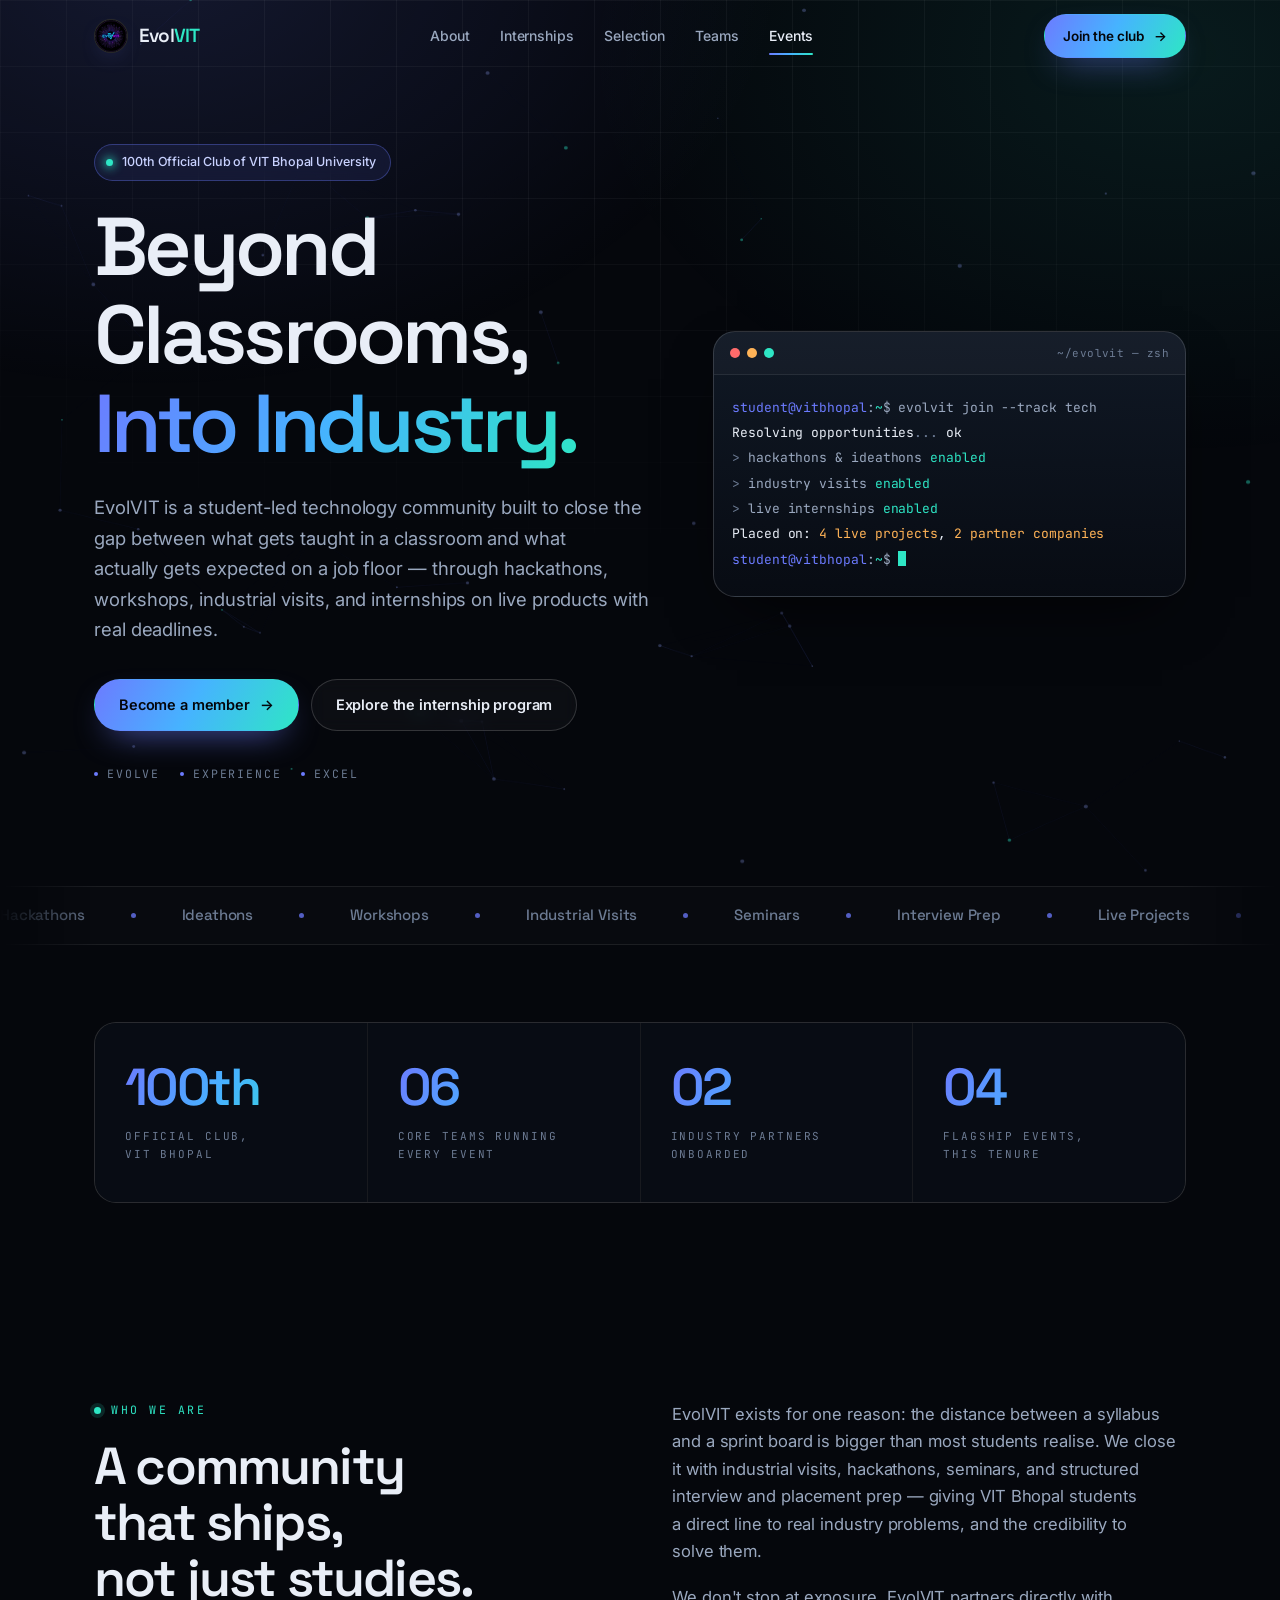
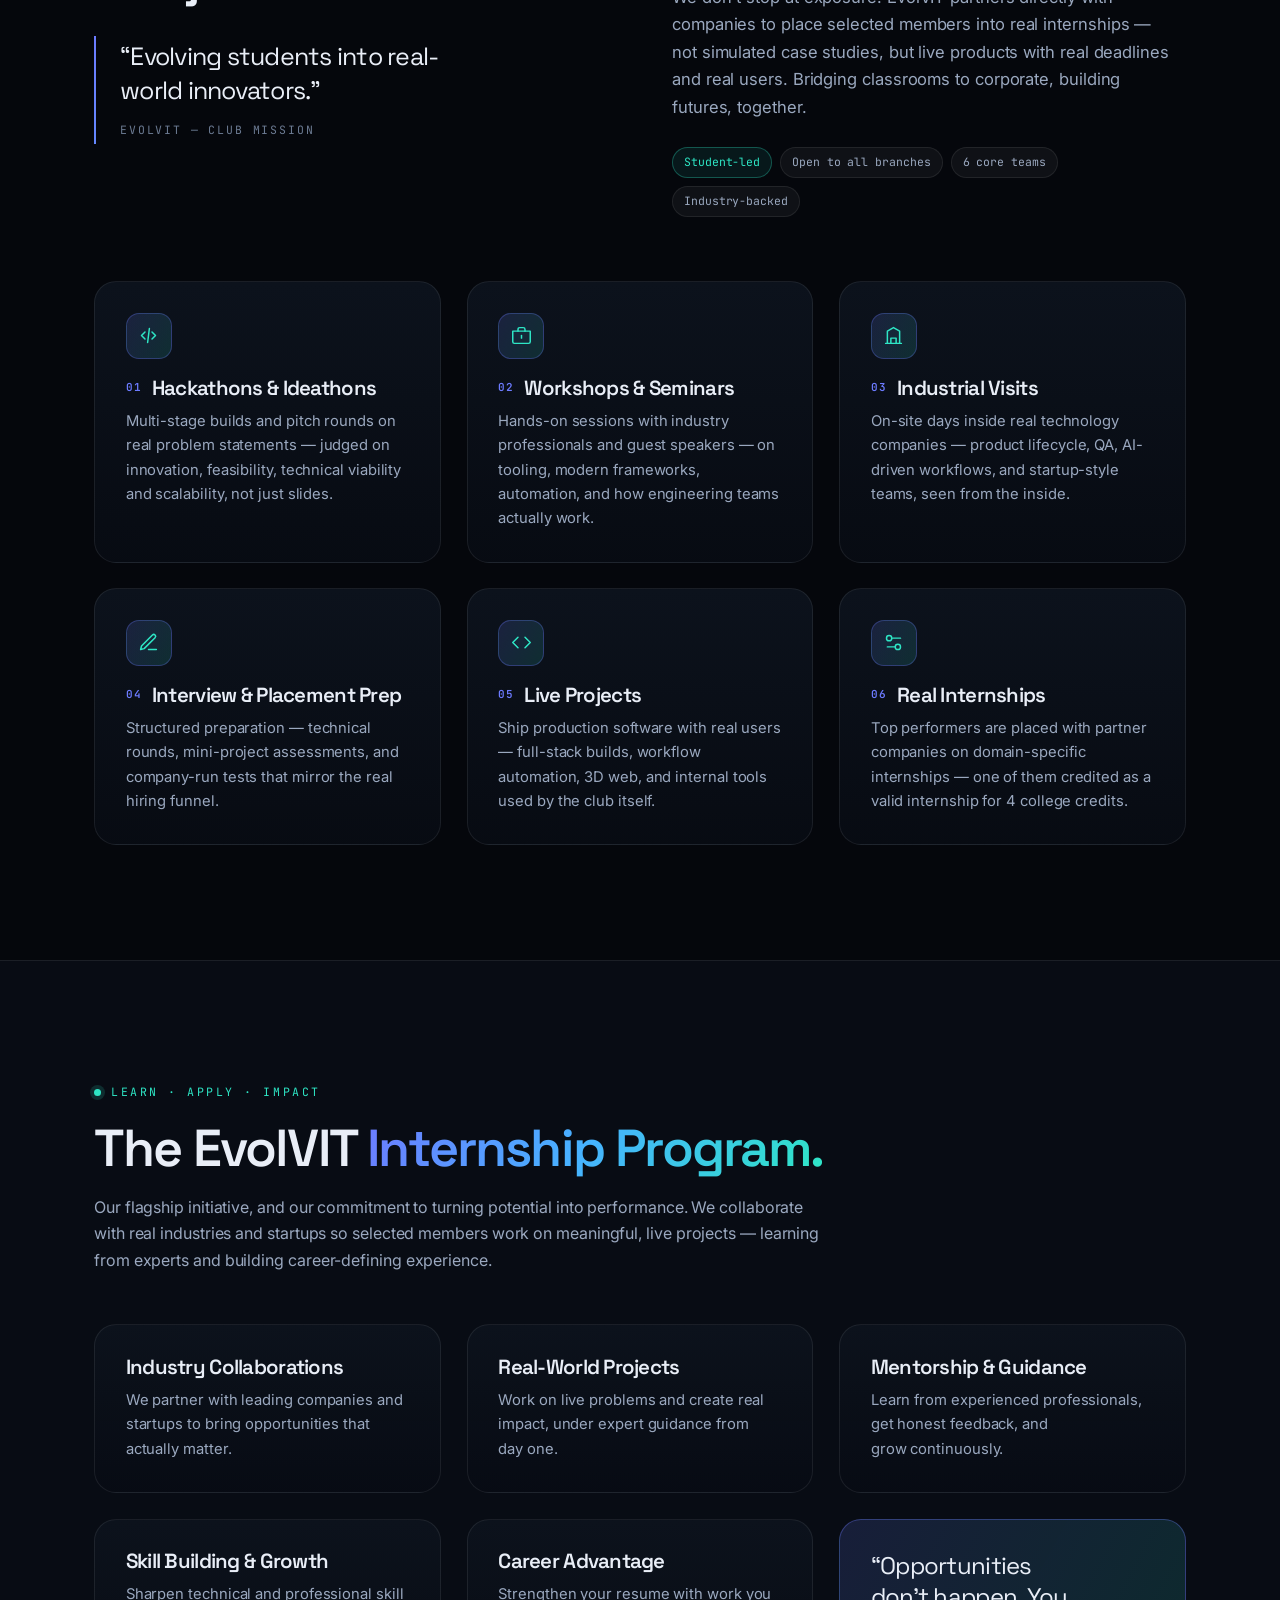
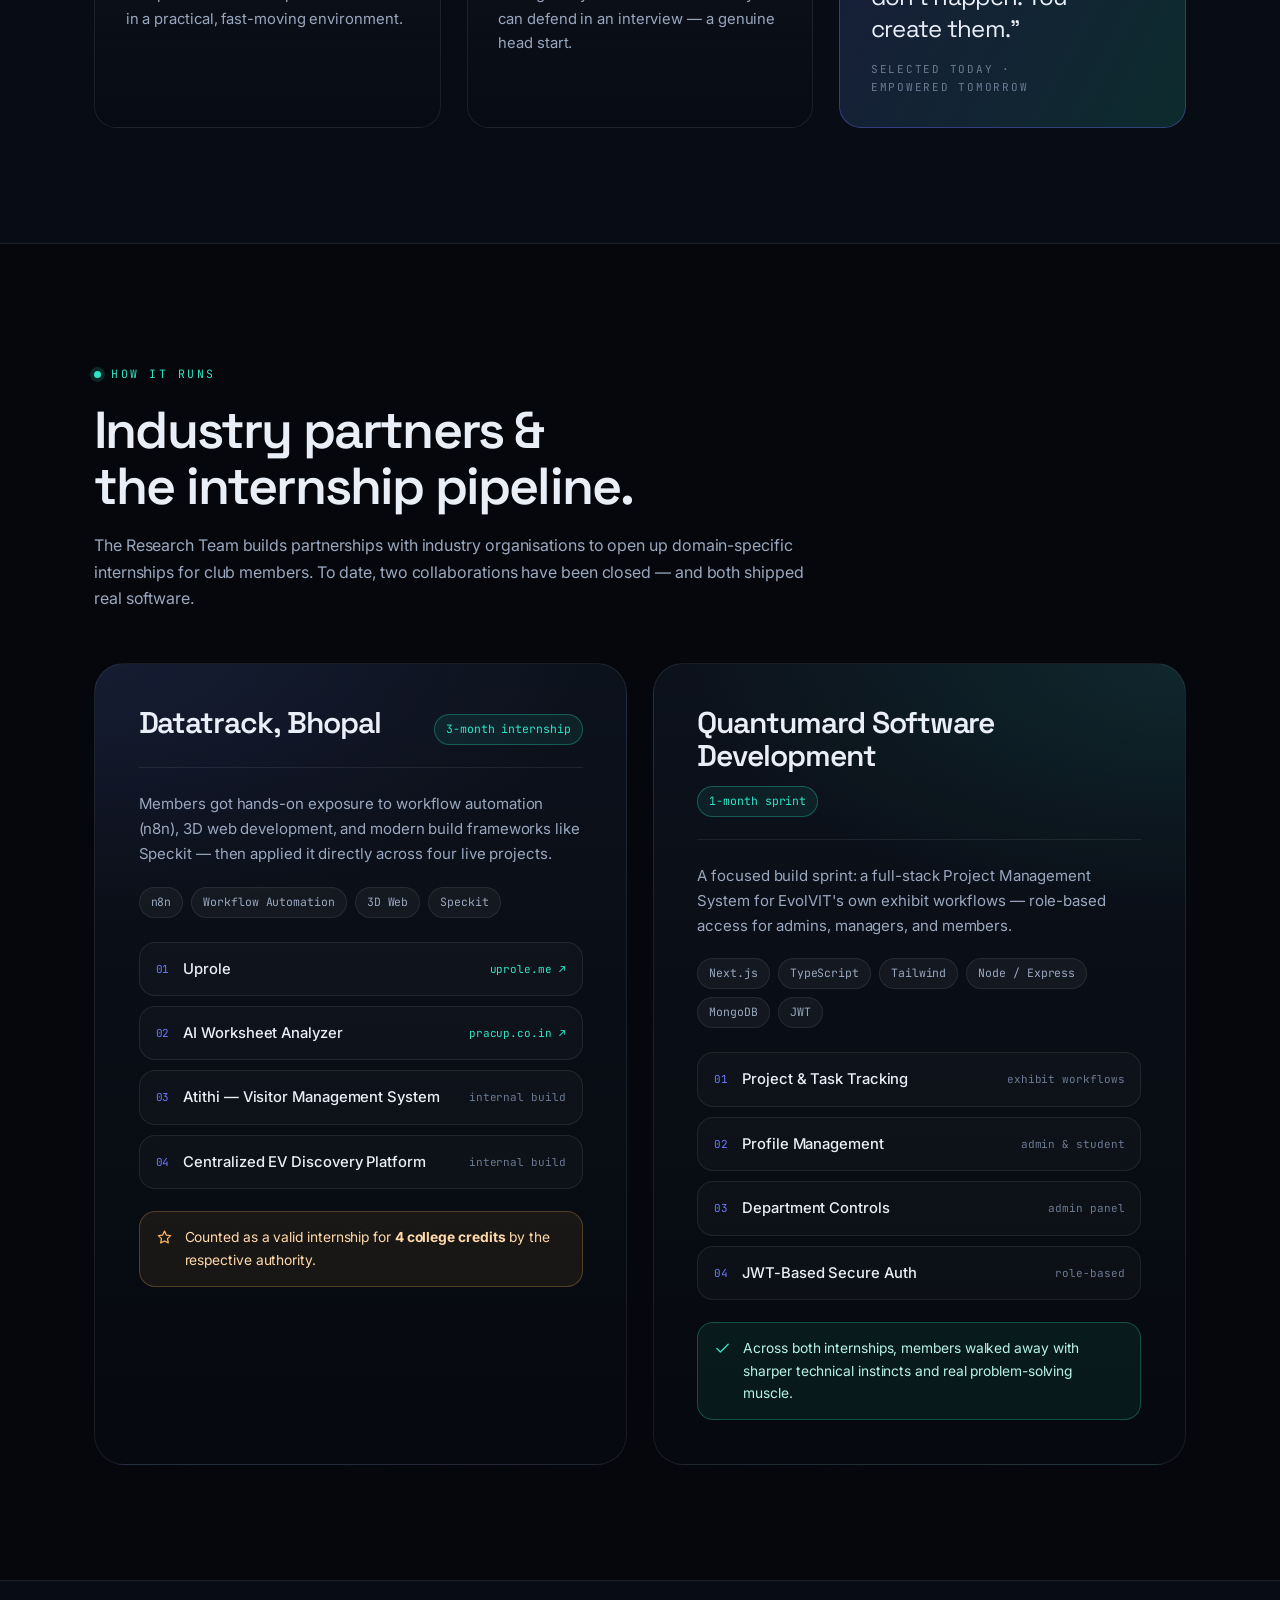
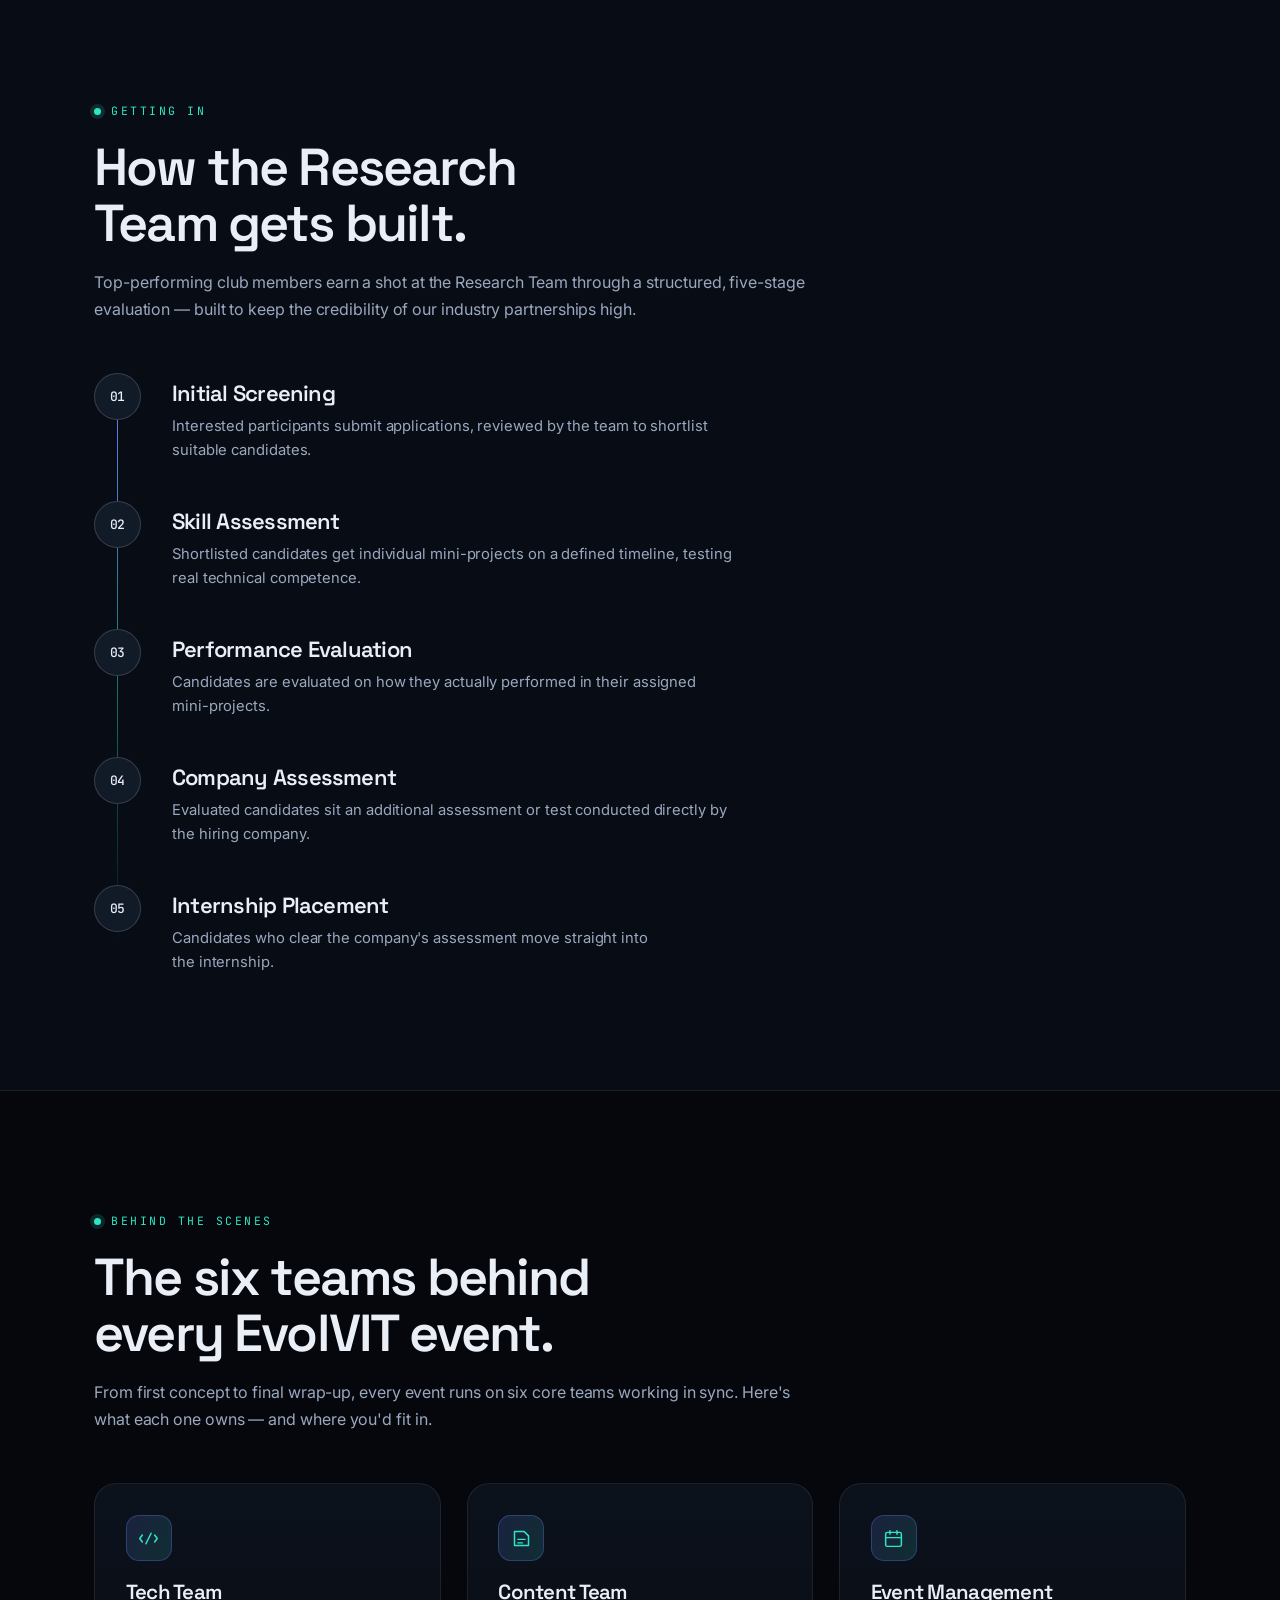
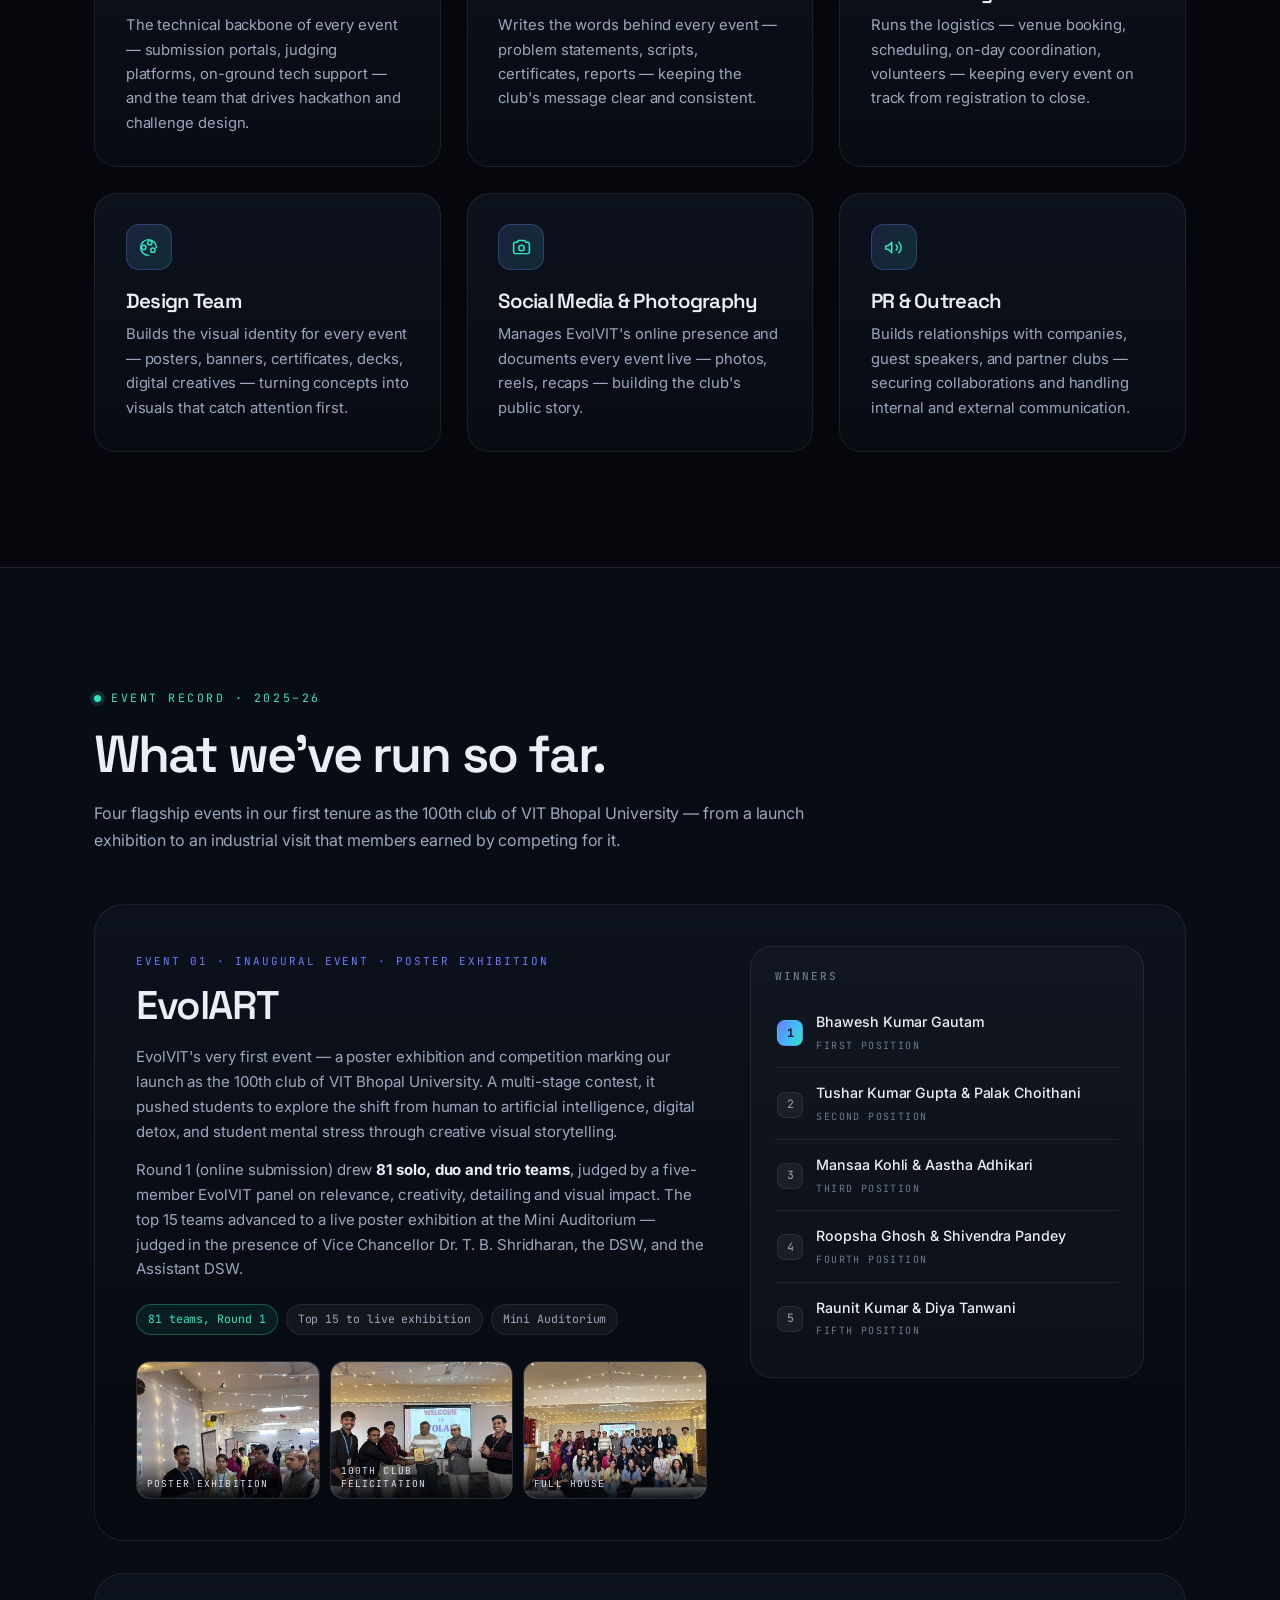
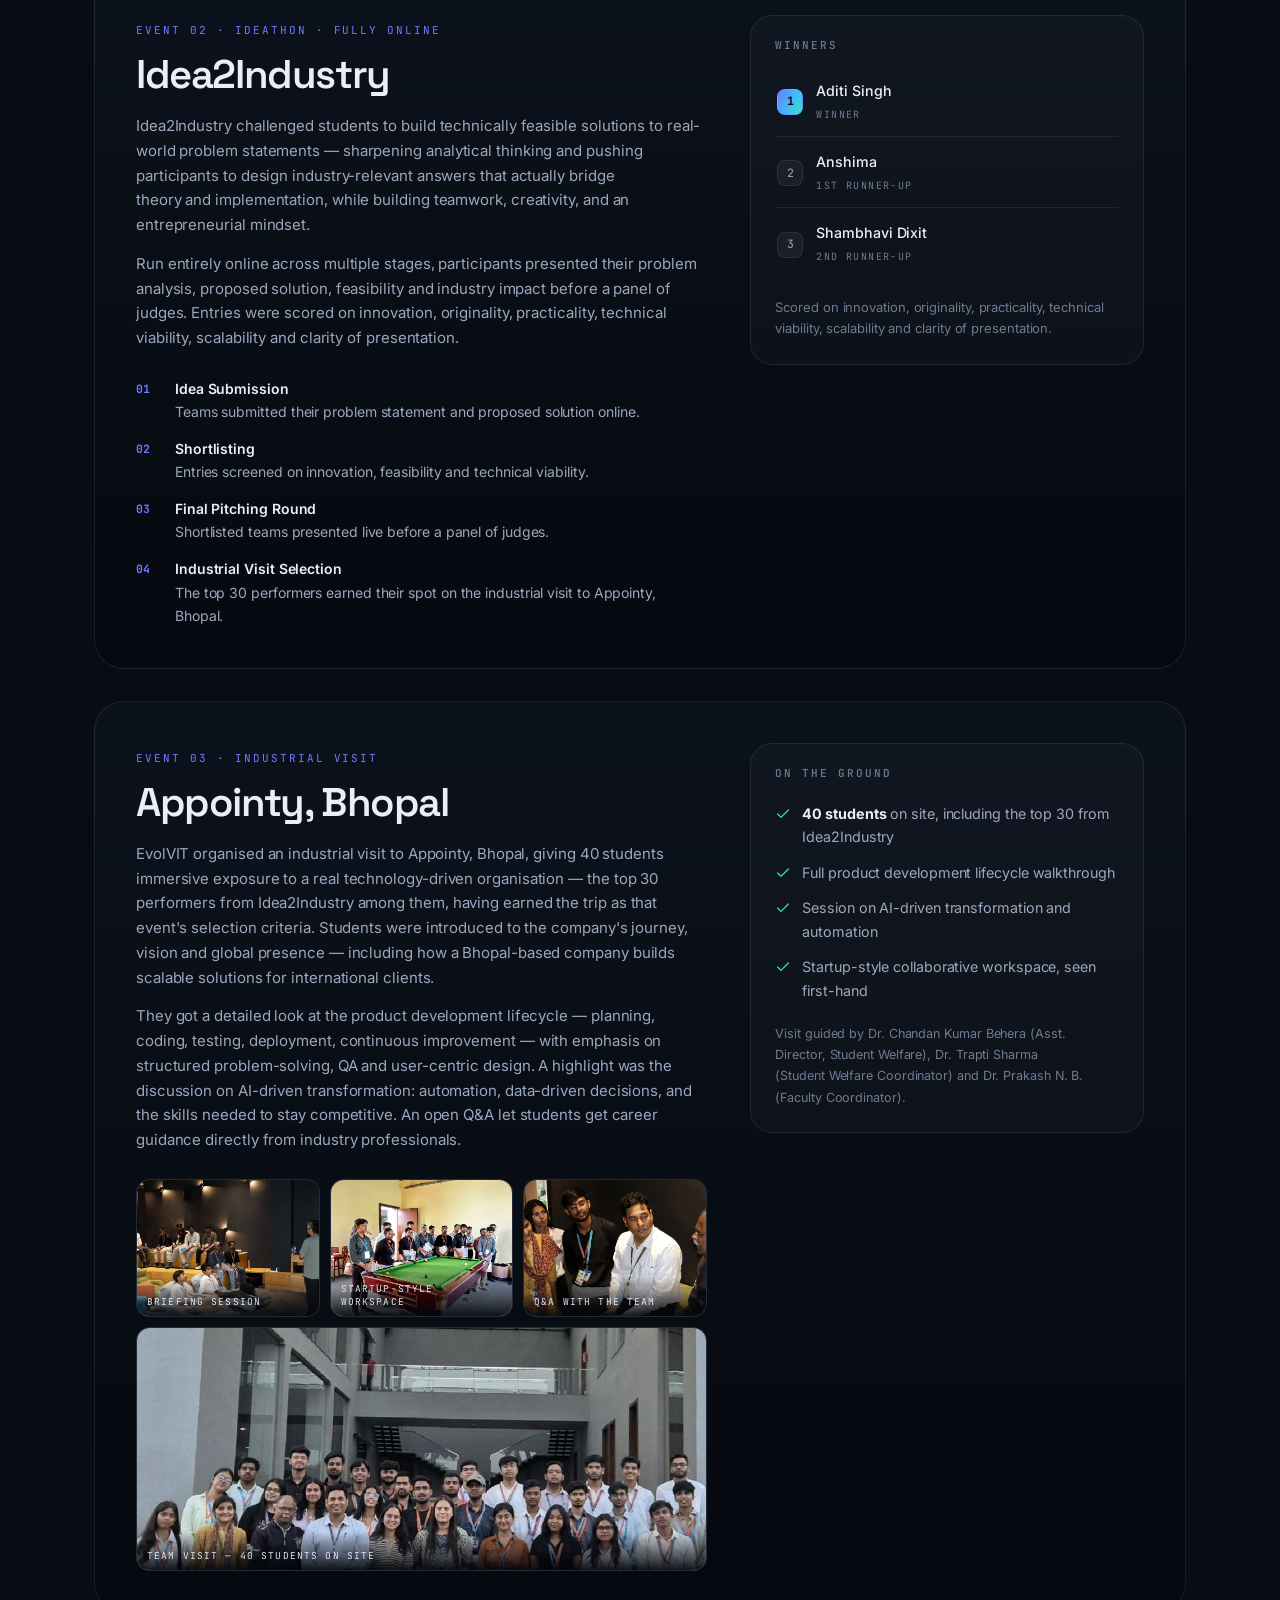
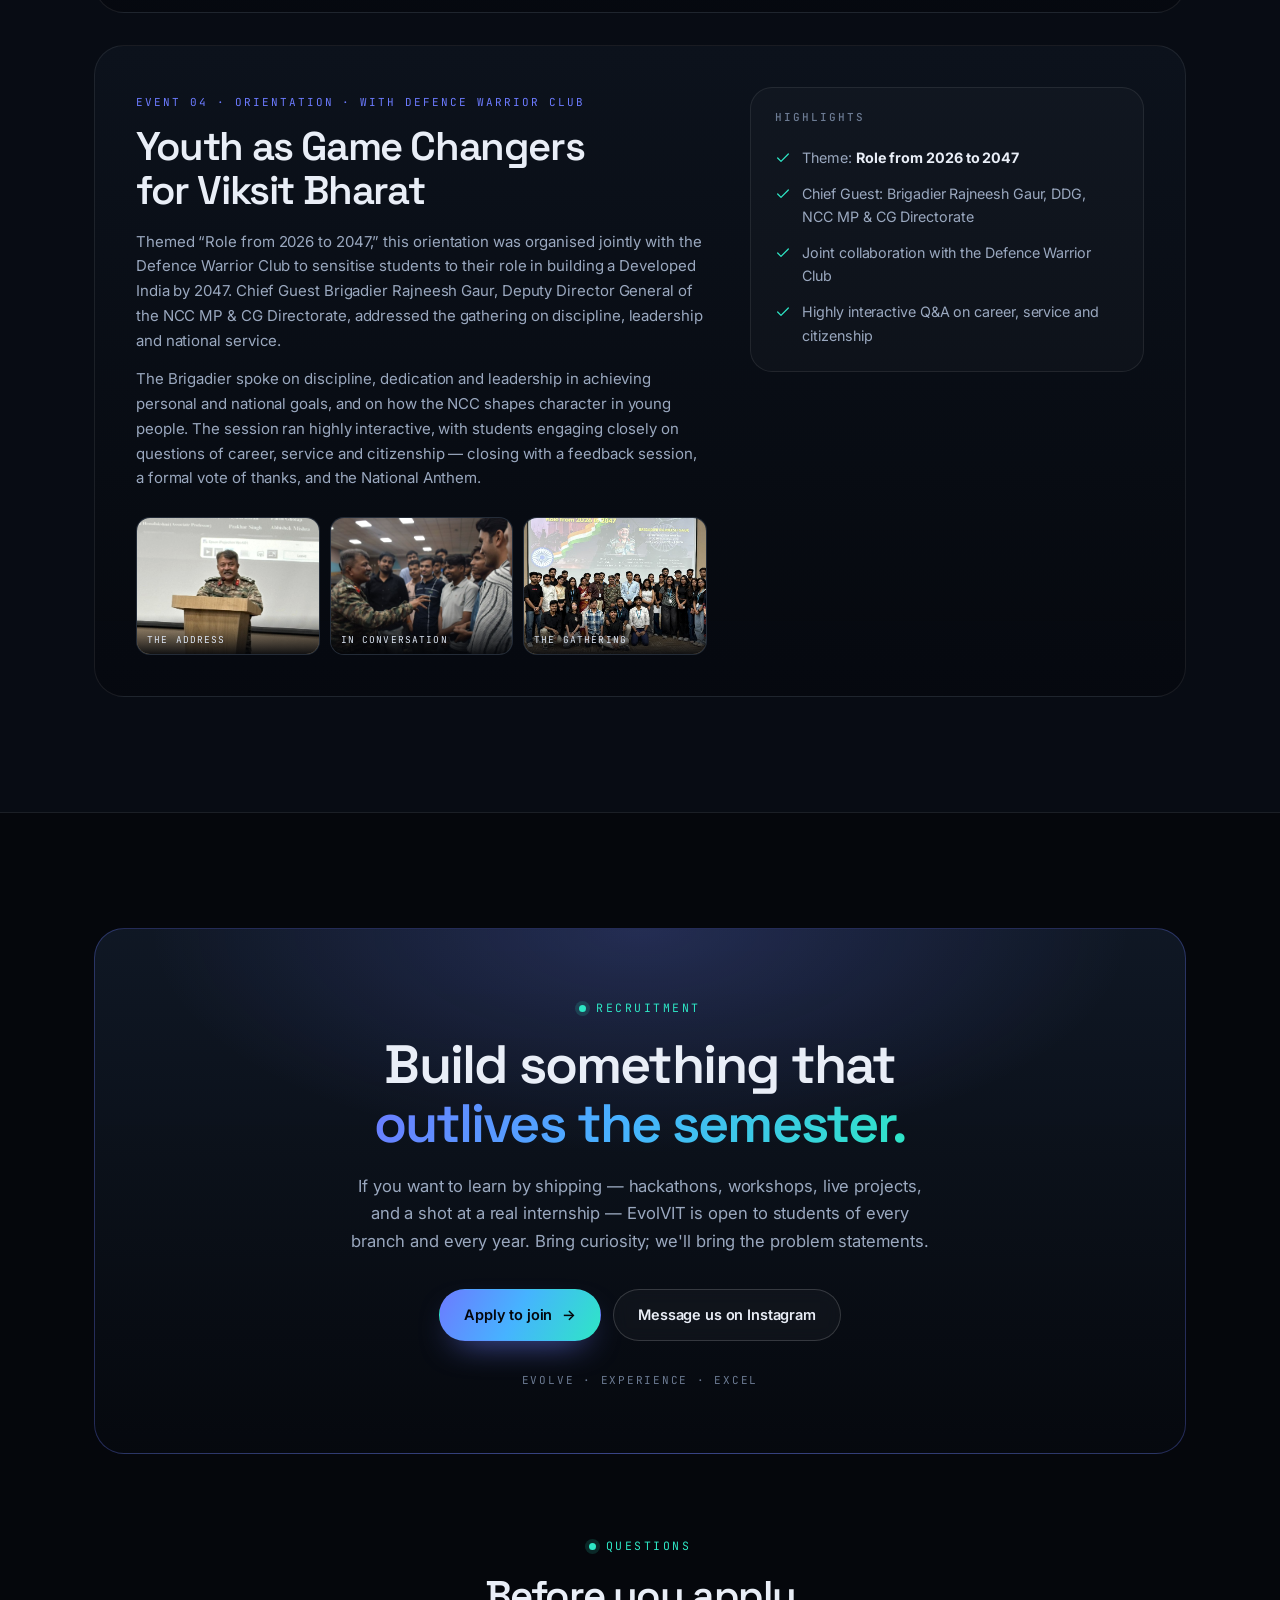
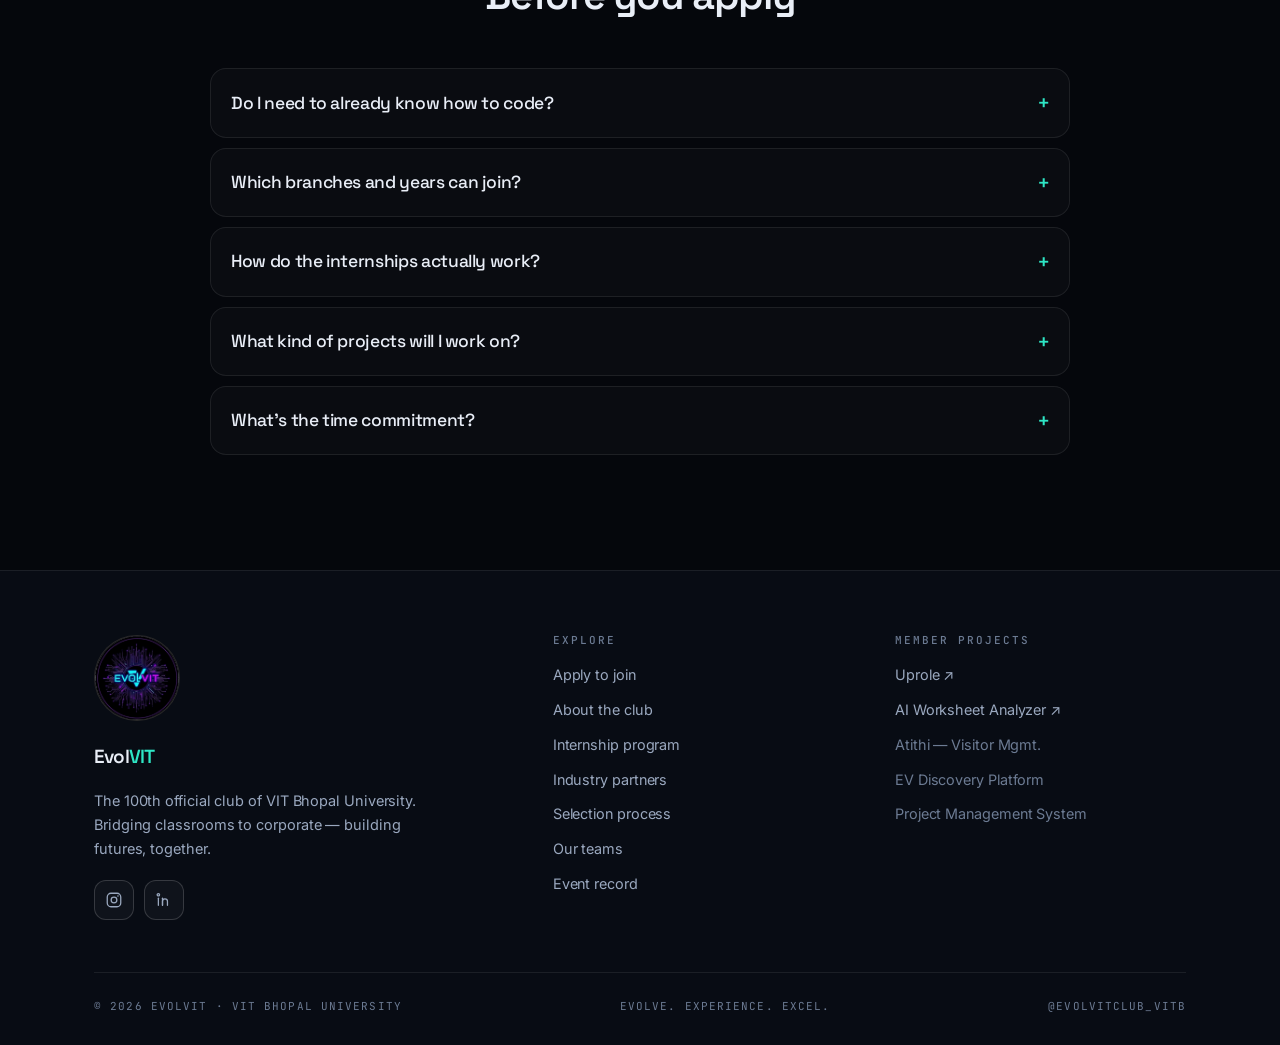
==== commit 48a71fdd: "Add apply page, fix LinkedIn link and winner-row spacing - New apply.html: full recruitment form (pe" ====
--- a/index.html
+++ b/index.html
@@ -47,7 +47,7 @@
     </nav>
 
     <div class="header__cta">
-      <a class="btn btn--primary btn--sm" href="#join">Join the club <span class="arrow" aria-hidden="true">&rarr;</span></a>
+      <a class="btn btn--primary btn--sm" href="apply.html">Join the club <span class="arrow" aria-hidden="true">&rarr;</span></a>
       <button class="burger" id="burger" aria-label="Open menu" aria-expanded="false" aria-controls="mobileNav">
         <span></span><span></span><span></span>
       </button>
@@ -61,7 +61,7 @@
   <a href="#process">Selection Process</a>
   <a href="#teams">Our Teams</a>
   <a href="#events">Events</a>
-  <a class="btn btn--primary" href="#join">Join the club</a>
+  <a class="btn btn--primary" href="apply.html">Join the club</a>
 </div>
 
 <main id="main">
@@ -84,7 +84,7 @@
         </p>
 
         <div class="hero__actions">
-          <a class="btn btn--primary" href="#join">Become a member <span class="arrow" aria-hidden="true">&rarr;</span></a>
+          <a class="btn btn--primary" href="apply.html">Become a member <span class="arrow" aria-hidden="true">&rarr;</span></a>
           <a class="btn btn--ghost" href="#internship">Explore the internship program</a>
         </div>
 
@@ -679,8 +679,7 @@
           curiosity; we'll bring the problem statements.
         </p>
         <div class="cta__actions">
-          <!-- TODO: replace with your live recruitment form link (Google Form / club portal) -->
-          <a class="btn btn--primary" href="#" data-recruitment-link>Apply to join <span class="arrow" aria-hidden="true">&rarr;</span></a>
+          <a class="btn btn--primary" href="apply.html">Apply to join <span class="arrow" aria-hidden="true">&rarr;</span></a>
           <a class="btn btn--ghost" href="https://instagram.com/evolvitclub_vitb" target="_blank" rel="noopener noreferrer">Message us on Instagram</a>
         </div>
         <p style="font-family: var(--font-mono); font-size: 11px; letter-spacing: .16em; text-transform: uppercase; color: var(--dim); margin-top: 30px;">
@@ -741,8 +740,7 @@
           <a href="https://instagram.com/evolvitclub_vitb" target="_blank" rel="noopener noreferrer" aria-label="EvolVIT on Instagram">
             <svg viewBox="0 0 24 24" fill="none" stroke="currentColor" stroke-width="1.7" stroke-linecap="round" stroke-linejoin="round"><rect x="3" y="3" width="18" height="18" rx="5"/><circle cx="12" cy="12" r="3.8"/><circle cx="17.3" cy="6.7" r="1.1" fill="currentColor" stroke="none"/></svg>
           </a>
-          <!-- TODO: replace with the club's LinkedIn page URL -->
-          <a href="#" data-linkedin-link aria-label="EvolVIT on LinkedIn">
+          <a href="https://www.linkedin.com/company/evolvit-club/" target="_blank" rel="noopener noreferrer" aria-label="EvolVIT on LinkedIn">
             <svg viewBox="0 0 24 24" fill="none" stroke="currentColor" stroke-width="1.7" stroke-linecap="round" stroke-linejoin="round"><path d="M4.5 9.5V19"/><circle cx="4.5" cy="5" r="1.6"/><path d="M10 19v-5.2a3.3 3.3 0 0 1 6.6 0V19"/><path d="M10 9.5V19"/></svg>
           </a>
         </div>
@@ -751,6 +749,7 @@
       <div>
         <h4>Explore</h4>
         <div class="footer__links">
+          <a href="apply.html">Apply to join</a>
           <a href="#about">About the club</a>
           <a href="#internship">Internship program</a>
           <a href="#partners">Industry partners</a>
@@ -773,7 +772,7 @@
     </div>
 
     <div class="footer__bottom">
-      <span>&copy; <span id="year">2026</span> EvolVIT &middot; VIT Bhopal University</span>
+      <span>&copy; <span data-year>2026</span> EvolVIT &middot; VIT Bhopal University</span>
       <span>Evolve. Experience. Excel.</span>
       <span>@evolvitclub_vitb</span>
     </div>
--- a/assets/css/styles.css
+++ b/assets/css/styles.css
@@ -789,7 +789,7 @@
   display: flex;
   align-items: center;
   gap: 13px;
-  padding: 11px 2px;
+  padding: 13px 2px;
   border-bottom: 1px solid var(--line);
 }
 .winner:last-child { border-bottom: 0; }
@@ -811,14 +811,15 @@
   color: #04060b;
   font-weight: 700;
 }
-.winner__name { font-size: 14.2px; font-weight: 500; line-height: 1.4; }
+.winner__name { display: block; font-size: 14.2px; font-weight: 500; line-height: 1.4; }
 .winner__meta {
+  display: block;
   font-family: var(--font-mono);
   font-size: 10px;
   letter-spacing: .14em;
   text-transform: uppercase;
   color: var(--dim);
-  margin-top: 2px;
+  margin-top: 6px;
 }
 .mini-steps { display: grid; gap: 14px; }
 .mini-step { display: grid; grid-template-columns: 26px 1fr; gap: 13px; align-items: start; }
